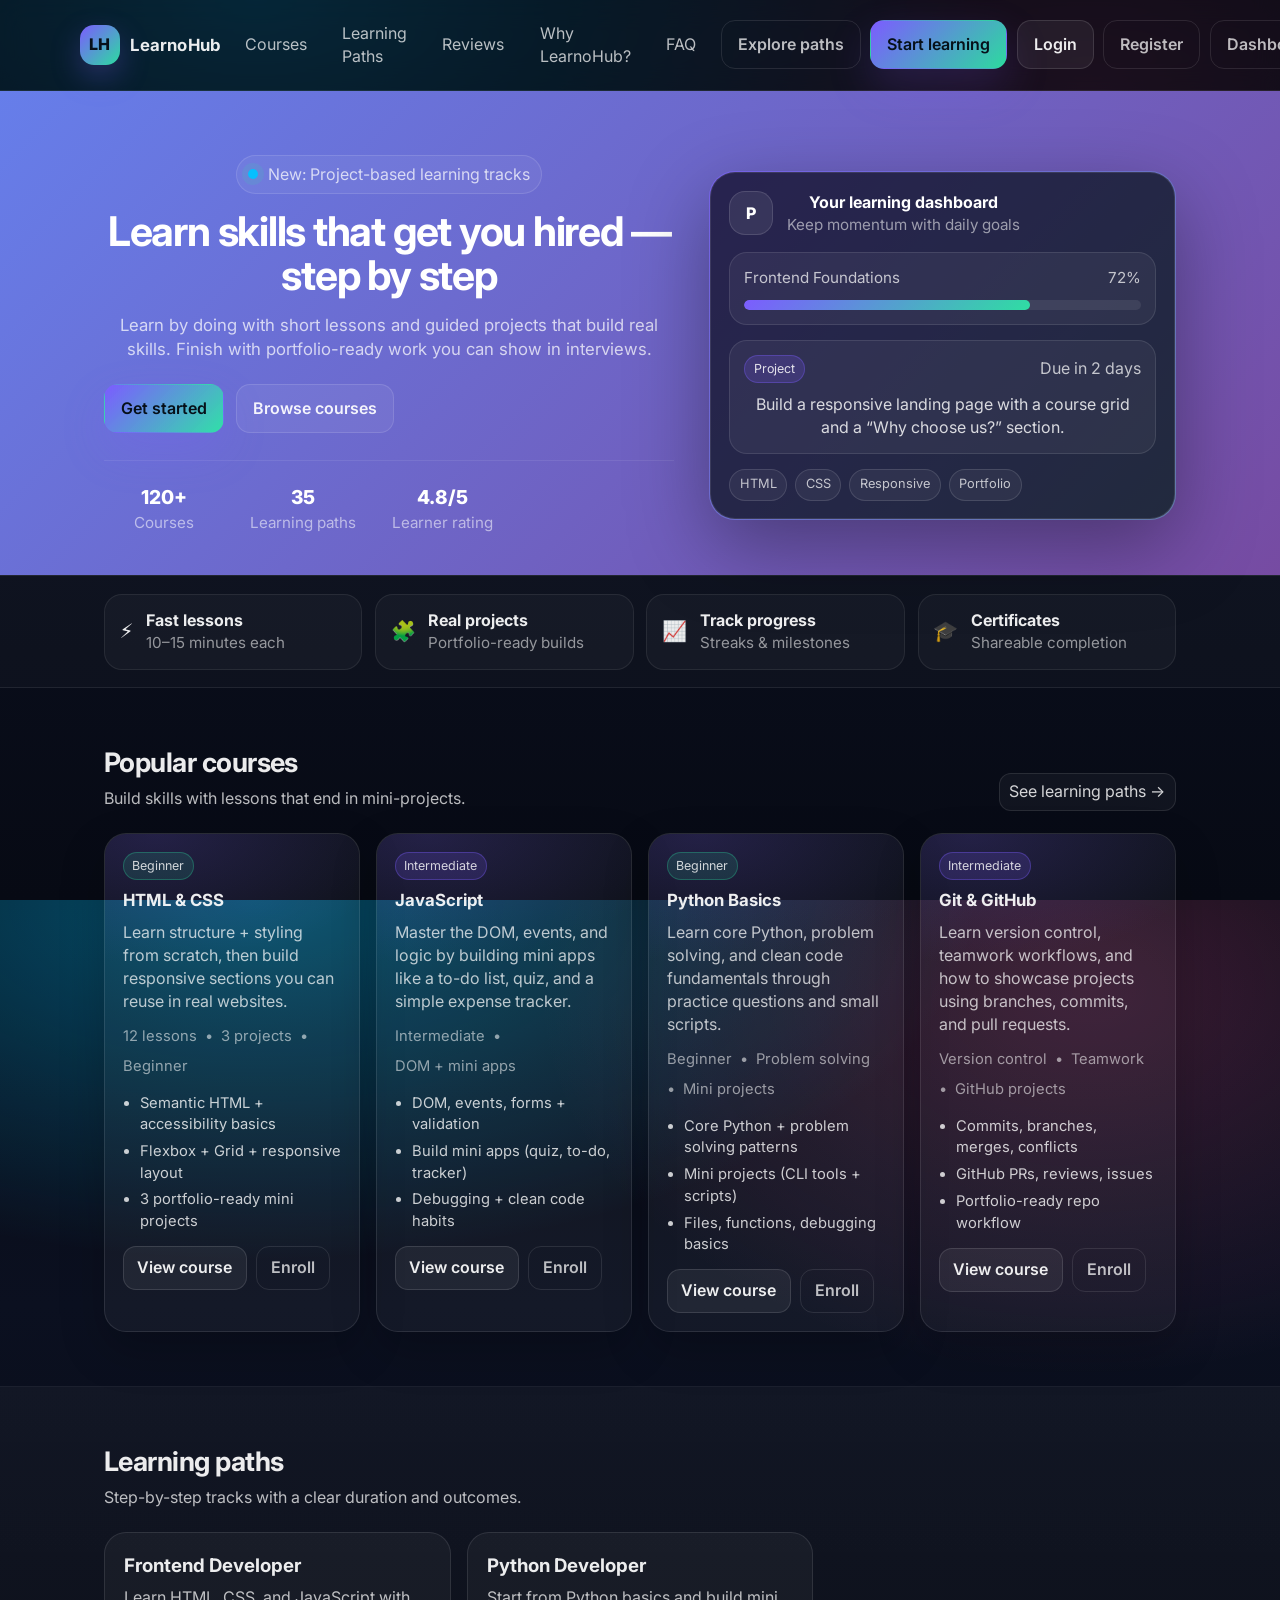
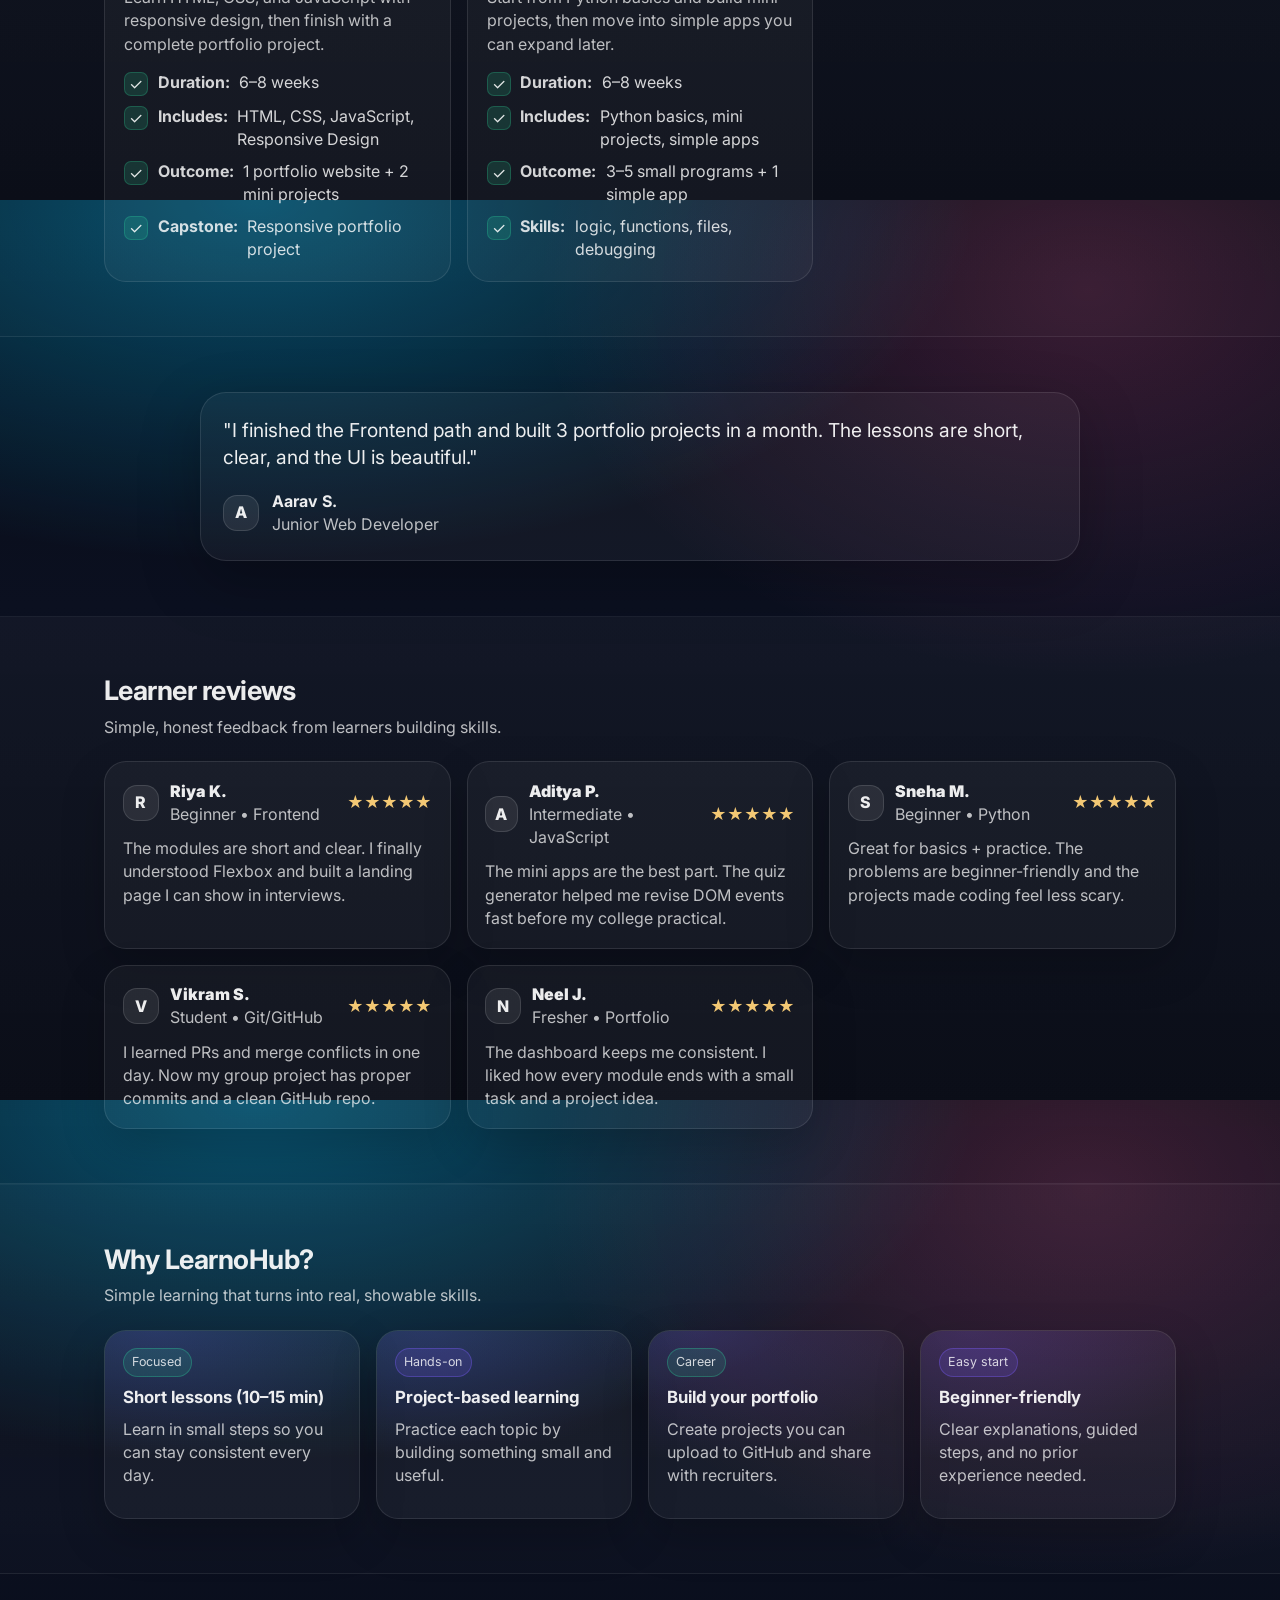
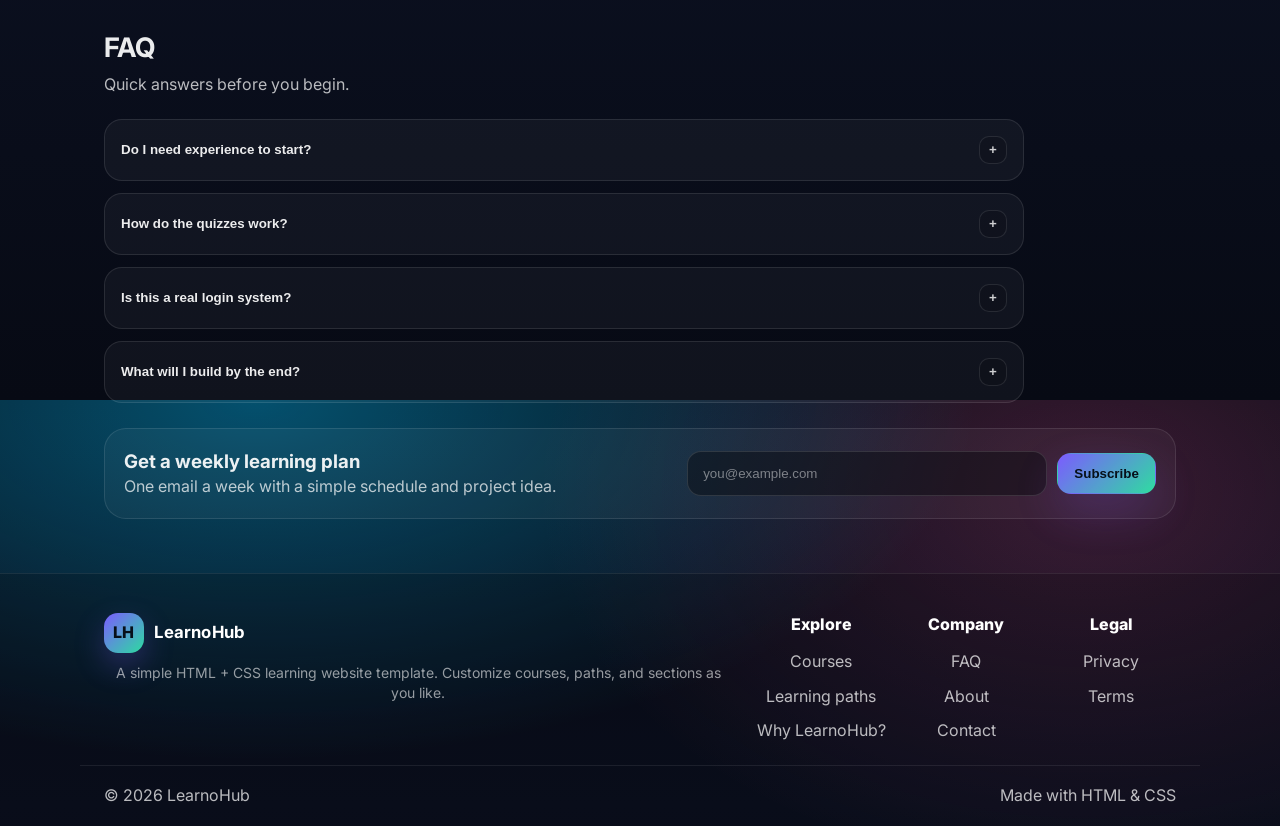
==== index.html @ 42ff2429 "Add files via upload" ====
﻿<!doctype html>
<html lang="en">
  <head>
    <meta charset="utf-8" />
    <meta name="viewport" content="width=device-width, initial-scale=1" />
    <meta name="description" content="LearnoHub — short lessons, real projects, and step-by-step learning paths." />
    <title>LearnoHub — Learning Website</title>
    <link rel="preconnect" href="https://fonts.googleapis.com" />
    <link rel="preconnect" href="https://fonts.gstatic.com" crossorigin />
    <link
      href="https://fonts.googleapis.com/css2?family=Inter:wght@400;500;600;700&display=swap"
      rel="stylesheet"
    />
    <link rel="stylesheet" href="./styles.css" />
  </head>
  <body>
    <a class="skip-link" href="#main">Skip to content</a>

    <header class="site-header">
      <div class="container header-inner">
        <a class="brand" href="#">
          <span class="brand-mark" aria-hidden="true">LH</span>
          <span class="brand-name">LearnoHub</span>
        </a>

        <nav class="nav" aria-label="Primary">
          <a href="./courses.html">Courses</a>
          <a href="#paths">Learning Paths</a>
          <a href="#reviews">Reviews</a>
          <a href="#why">Why LearnoHub?</a>
          <a href="#faq">FAQ</a>
        </nav>

        <div class="header-actions">
          <a class="btn btn-ghost" href="#paths">Explore paths</a>
          <a class="btn btn-primary" href="./courses.html">Start learning</a>
          <a class="btn btn-secondary" href="./login.html" data-auth="login">Login</a>
          <a class="btn btn-ghost" href="./register.html" data-auth="register">Register</a>
          <a class="btn btn-ghost" href="./dashboard.html" data-auth="dashboard" hidden>Dashboard</a>
          <button class="btn btn-ghost" type="button" data-auth="logout" hidden>Logout</button>
          <button class="menu-btn" type="button" aria-label="Open menu" aria-expanded="false">
            <span aria-hidden="true"></span>
          </button>
        </div>
      </div>

      <div class="mobile-nav" id="mobileNav" hidden>
        <a href="./courses.html">Courses</a>
        <a href="#paths">Learning Paths</a>
        <a href="#reviews">Reviews</a>
        <a href="#why">Why LearnoHub?</a>
        <a href="#faq">FAQ</a>
        <a href="./login.html" data-auth="login">Login</a>
        <a href="./register.html" data-auth="register">Register</a>
        <a href="./dashboard.html" data-auth="dashboard" hidden>Dashboard</a>
        <button class="mobile-btn" type="button" data-auth="logout" hidden>Logout</button>
      </div>
    </header>

    <main id="main">
      <section class="hero">
        <div class="container hero-grid">
          <div class="hero-copy">
            <p class="pill">
              <span class="dot" aria-hidden="true"></span> New: Project-based learning tracks
            </p>
            <h1>Learn skills that get you hired — step by step</h1>
            <p class="lead">
              Learn by doing with short lessons and guided projects that build real skills. Finish
              with portfolio-ready work you can show in interviews.
            </p>

            <div class="hero-cta">
              <a class="btn btn-primary" href="./courses.html">Get started</a>
              <a class="btn btn-secondary" href="./courses.html">Browse courses</a>
            </div>

            <div class="mini-stats" aria-label="Platform stats">
              <div class="stat">
                <div class="stat-value">120+</div>
                <div class="stat-label">Courses</div>
              </div>
              <div class="stat">
                <div class="stat-value">35</div>
                <div class="stat-label">Learning paths</div>
              </div>
              <div class="stat">
                <div class="stat-value">4.8/5</div>
                <div class="stat-label">Learner rating</div>
              </div>
            </div>
          </div>

          <div class="hero-card" role="img" aria-label="Course progress preview">
            <div class="glass">
              <div class="card-top">
                <div class="avatar" aria-hidden="true">P</div>
                <div class="card-top-text">
                  <div class="card-title">Your learning dashboard</div>
                  <div class="card-subtitle">Keep momentum with daily goals</div>
                </div>
              </div>

              <div class="progress">
                <div class="progress-row">
                  <span>Frontend Foundations</span>
                  <span class="muted">72%</span>
                </div>
                <div class="bar" aria-hidden="true">
                  <span style="width: 72%"></span>
                </div>
              </div>

              <div class="project">
                <div class="project-head">
                  <span class="tag">Project</span>
                  <span class="muted">Due in 2 days</span>
                </div>
                <div class="project-body">
                  Build a responsive landing page with a course grid and a “Why choose us?” section.
                </div>
              </div>

              <div class="chips" aria-hidden="true">
                <span>HTML</span>
                <span>CSS</span>
                <span>Responsive</span>
                <span>Portfolio</span>
              </div>
            </div>
          </div>
        </div>
      </section>

      <section class="strip">
        <div class="container strip-inner">
          <div class="strip-item">
            <div class="strip-ico" aria-hidden="true">⚡</div>
            <div>
              <div class="strip-title">Fast lessons</div>
              <div class="strip-desc">10–15 minutes each</div>
            </div>
          </div>
          <div class="strip-item">
            <div class="strip-ico" aria-hidden="true">🧩</div>
            <div>
              <div class="strip-title">Real projects</div>
              <div class="strip-desc">Portfolio-ready builds</div>
            </div>
          </div>
          <div class="strip-item">
            <div class="strip-ico" aria-hidden="true">📈</div>
            <div>
              <div class="strip-title">Track progress</div>
              <div class="strip-desc">Streaks & milestones</div>
            </div>
          </div>
          <div class="strip-item">
            <div class="strip-ico" aria-hidden="true">🎓</div>
            <div>
              <div class="strip-title">Certificates</div>
              <div class="strip-desc">Shareable completion</div>
            </div>
          </div>
        </div>
      </section>

      <section class="section" id="courses">
        <div class="container">
          <div class="section-head">
            <div>
              <h2>Popular courses</h2>
              <p class="muted">Build skills with lessons that end in mini-projects.</p>
            </div>
            <a class="link" href="#paths">See learning paths →</a>
          </div>

          <div class="grid cards">
            <article class="card">
              <div class="card-badge">Beginner</div>
              <h3>HTML &amp; CSS</h3>
              <p class="muted">
                Learn structure + styling from scratch, then build responsive sections you can reuse
                in real websites.
              </p>
              <div class="card-meta">
                <span>12 lessons</span><span>•</span><span>3 projects</span><span>•</span><span>Beginner</span>
              </div>
              <ul class="mini-list">
                <li>Semantic HTML + accessibility basics</li>
                <li>Flexbox + Grid + responsive layout</li>
                <li>3 portfolio-ready mini projects</li>
              </ul>
              <div class="card-actions">
                <a class="btn btn-small btn-secondary" href="./course-html-css.html">View course</a>
                <a class="btn btn-small btn-ghost" href="./register.html">Enroll</a>
              </div>
            </article>

            <article class="card">
              <div class="card-badge badge-alt">Intermediate</div>
              <h3>JavaScript</h3>
              <p class="muted">
                Master the DOM, events, and logic by building mini apps like a to-do list, quiz, and
                a simple expense tracker.
              </p>
              <div class="card-meta">
                <span>Intermediate</span><span>•</span><span>DOM + mini apps</span>
              </div>
              <ul class="mini-list">
                <li>DOM, events, forms + validation</li>
                <li>Build mini apps (quiz, to-do, tracker)</li>
                <li>Debugging + clean code habits</li>
              </ul>
              <div class="card-actions">
                <a class="btn btn-small btn-secondary" href="./course-javascript.html">View course</a>
                <a class="btn btn-small btn-ghost" href="./register.html">Enroll</a>
              </div>
            </article>

            <article class="card">
              <div class="card-badge">Beginner</div>
              <h3>Python Basics</h3>
              <p class="muted">
                Learn core Python, problem solving, and clean code fundamentals through practice
                questions and small scripts.
              </p>
              <div class="card-meta">
                <span>Beginner</span><span>•</span><span>Problem solving</span><span>•</span><span>Mini projects</span>
              </div>
              <ul class="mini-list">
                <li>Core Python + problem solving patterns</li>
                <li>Mini projects (CLI tools + scripts)</li>
                <li>Files, functions, debugging basics</li>
              </ul>
              <div class="card-actions">
                <a class="btn btn-small btn-secondary" href="./course-python.html">View course</a>
                <a class="btn btn-small btn-ghost" href="./register.html">Enroll</a>
              </div>
            </article>

            <article class="card">
              <div class="card-badge badge-alt">Intermediate</div>
              <h3>Git & GitHub</h3>
              <p class="muted">
                Learn version control, teamwork workflows, and how to showcase projects using
                branches, commits, and pull requests.
              </p>
              <div class="card-meta">
                <span>Version control</span><span>•</span><span>Teamwork</span><span>•</span><span>GitHub projects</span>
              </div>
              <ul class="mini-list">
                <li>Commits, branches, merges, conflicts</li>
                <li>GitHub PRs, reviews, issues</li>
                <li>Portfolio-ready repo workflow</li>
              </ul>
              <div class="card-actions">
                <a class="btn btn-small btn-secondary" href="./course-git-github.html">View course</a>
                <a class="btn btn-small btn-ghost" href="./register.html">Enroll</a>
              </div>
            </article>
          </div>
        </div>
      </section>

      <section class="section alt" id="paths">
        <div class="container">
          <div class="section-head">
            <div>
              <h2>Learning paths</h2>
              <p class="muted">Step-by-step tracks with a clear duration and outcomes.</p>
            </div>
          </div>

          <div class="paths">
            <div class="path">
              <h3>Frontend Developer</h3>
              <p class="muted">
                Learn HTML, CSS, and JavaScript with responsive design, then finish with a complete
                portfolio project.
              </p>
              <ul class="ticks">
                <li><strong>Duration:</strong> 6–8 weeks</li>
                <li><strong>Includes:</strong> HTML, CSS, JavaScript, Responsive Design</li>
                <li><strong>Outcome:</strong> 1 portfolio website + 2 mini projects</li>
                <li><strong>Capstone:</strong> Responsive portfolio project</li>
              </ul>
            </div>
            <div class="path">
              <h3>Python Developer</h3>
              <p class="muted">
                Start from Python basics and build mini projects, then move into simple apps you can
                expand later.
              </p>
              <ul class="ticks">
                <li><strong>Duration:</strong> 6–8 weeks</li>
                <li><strong>Includes:</strong> Python basics, mini projects, simple apps</li>
                <li><strong>Outcome:</strong> 3–5 small programs + 1 simple app</li>
                <li><strong>Skills:</strong> logic, functions, files, debugging</li>
              </ul>
            </div>
          </div>
        </div>
      </section>

      <section class="section" aria-label="Testimonials">
        <div class="container">
          <div class="quote">
            <p>
              "I finished the Frontend path and built 3 portfolio projects in a month. The lessons
              are short, clear, and the UI is beautiful."
            </p>
            <div class="quote-by">
              <div class="avatar small" aria-hidden="true">A</div>
              <div>
                <div class="quote-name">Aarav S.</div>
                <div class="muted">Junior Web Developer</div>
              </div>
            </div>
          </div>
        </div>
      </section>

      <section class="section alt" id="reviews" aria-label="Reviews">
        <div class="container">
          <div class="section-head">
            <div>
              <h2>Learner reviews</h2>
              <p class="muted">Simple, honest feedback from learners building skills.</p>
            </div>
          </div>

          <div class="reviews">
            <article class="review">
              <div class="review-top">
                <div class="avatar small" aria-hidden="true">R</div>
                <div>
                  <div class="review-name">Riya K.</div>
                  <div class="muted">Beginner • Frontend</div>
                </div>
                <div class="review-stars" aria-label="5 out of 5 stars">★★★★★</div>
              </div>
              <p class="muted">
                The modules are short and clear. I finally understood Flexbox and built a landing page
                I can show in interviews.
              </p>
            </article>

            <article class="review">
              <div class="review-top">
                <div class="avatar small" aria-hidden="true">A</div>
                <div>
                  <div class="review-name">Aditya P.</div>
                  <div class="muted">Intermediate • JavaScript</div>
                </div>
                <div class="review-stars" aria-label="5 out of 5 stars">★★★★★</div>
              </div>
              <p class="muted">
                The mini apps are the best part. The quiz generator helped me revise DOM events fast
                before my college practical.
              </p>
            </article>

            <article class="review">
              <div class="review-top">
                <div class="avatar small" aria-hidden="true">S</div>
                <div>
                  <div class="review-name">Sneha M.</div>
                  <div class="muted">Beginner • Python</div>
                </div>
                <div class="review-stars" aria-label="5 out of 5 stars">★★★★★</div>
              </div>
              <p class="muted">
                Great for basics + practice. The problems are beginner-friendly and the projects made
                coding feel less scary.
              </p>
            </article>

            <article class="review">
              <div class="review-top">
                <div class="avatar small" aria-hidden="true">V</div>
                <div>
                  <div class="review-name">Vikram S.</div>
                  <div class="muted">Student • Git/GitHub</div>
                </div>
                <div class="review-stars" aria-label="5 out of 5 stars">★★★★★</div>
              </div>
              <p class="muted">
                I learned PRs and merge conflicts in one day. Now my group project has proper commits
                and a clean GitHub repo.
              </p>
            </article>

            <article class="review">
              <div class="review-top">
                <div class="avatar small" aria-hidden="true">N</div>
                <div>
                  <div class="review-name">Neel J.</div>
                  <div class="muted">Fresher • Portfolio</div>
                </div>
                <div class="review-stars" aria-label="5 out of 5 stars">★★★★★</div>
              </div>
              <p class="muted">
                The dashboard keeps me consistent. I liked how every module ends with a small task
                and a project idea.
              </p>
            </article>
          </div>
        </div>
      </section>

      <section class="section alt" id="why">
        <div class="container">
          <div class="section-head">
            <div>
              <h2>Why LearnoHub?</h2>
              <p class="muted">Simple learning that turns into real, showable skills.</p>
            </div>
          </div>

          <div class="grid cards">
            <article class="card">
              <div class="card-badge">Focused</div>
              <h3>Short lessons (10–15 min)</h3>
              <p class="muted">Learn in small steps so you can stay consistent every day.</p>
            </article>
            <article class="card">
              <div class="card-badge badge-alt">Hands-on</div>
              <h3>Project-based learning</h3>
              <p class="muted">Practice each topic by building something small and useful.</p>
            </article>
            <article class="card">
              <div class="card-badge">Career</div>
              <h3>Build your portfolio</h3>
              <p class="muted">Create projects you can upload to GitHub and share with recruiters.</p>
            </article>
            <article class="card">
              <div class="card-badge badge-alt">Easy start</div>
              <h3>Beginner-friendly</h3>
              <p class="muted">Clear explanations, guided steps, and no prior experience needed.</p>
            </article>
          </div>
        </div>
      </section>

      <section class="section" id="faq">
        <div class="container">
          <div class="section-head">
            <div>
              <h2>FAQ</h2>
              <p class="muted">Quick answers before you begin.</p>
            </div>
          </div>

          <div class="faq2" data-accordion>
            <div class="faq2-item">
              <button class="faq2-q" type="button" aria-expanded="false">
                Do I need experience to start?
                <span class="faq2-ico" aria-hidden="true">+</span>
              </button>
              <div class="faq2-a" hidden>
                <p class="muted">
                  No. Start with the beginner courses. Each module has practice + a mini project so you
                  learn step by step.
                </p>
              </div>
            </div>

            <div class="faq2-item">
              <button class="faq2-q" type="button" aria-expanded="false">
                How do the quizzes work?
                <span class="faq2-ico" aria-hidden="true">+</span>
              </button>
              <div class="faq2-a" hidden>
                <p class="muted">
                  On every course page you can generate a short quiz. It picks random questions and shows
                  your score instantly.
                </p>
              </div>
            </div>

            <div class="faq2-item">
              <button class="faq2-q" type="button" aria-expanded="false">
                Is this a real login system?
                <span class="faq2-ico" aria-hidden="true">+</span>
              </button>
              <div class="faq2-a" hidden>
                <p class="muted">
                  This is a demo login using browser storage (no backend). It’s perfect for college
                  projects and easy to explain in viva.
                </p>
              </div>
            </div>

            <div class="faq2-item">
              <button class="faq2-q" type="button" aria-expanded="false">
                What will I build by the end?
                <span class="faq2-ico" aria-hidden="true">+</span>
              </button>
              <div class="faq2-a" hidden>
                <p class="muted">
                  You’ll build small apps (JS), scripts (Python), and a portfolio website you can upload
                  to GitHub and share.
                </p>
              </div>
            </div>
          </div>

          <div class="newsletter">
            <div>
              <h3>Get a weekly learning plan</h3>
              <p class="muted">One email a week with a simple schedule and project idea.</p>
            </div>
            <form class="news-form" action="#" method="get">
              <label class="sr-only" for="email">Email</label>
              <input id="email" name="email" type="email" placeholder="you@example.com" required />
              <button class="btn btn-primary" type="submit">Subscribe</button>
            </form>
          </div>
        </div>
      </section>
    </main>

    <footer class="footer">
      <div class="container footer-grid">
        <div>
          <div class="brand foot-brand">
            <span class="brand-mark" aria-hidden="true">LH</span>
            <span class="brand-name">LearnoHub</span>
          </div>
          <p class="muted">
            A simple HTML + CSS learning website template. Customize courses, paths, and sections as
            you like.
          </p>
        </div>

        <div class="foot-links" aria-label="Footer links">
          <div>
            <div class="foot-title">Explore</div>
            <a href="#courses">Courses</a>
            <a href="#paths">Learning paths</a>
            <a href="#why">Why LearnoHub?</a>
          </div>
          <div>
            <div class="foot-title">Company</div>
            <a href="#faq">FAQ</a>
            <a href="#">About</a>
            <a href="#">Contact</a>
          </div>
          <div>
            <div class="foot-title">Legal</div>
            <a href="#">Privacy</a>
            <a href="#">Terms</a>
          </div>
        </div>
      </div>
      <div class="container foot-bottom">
        <span class="muted">© <span id="year">2026</span> LearnoHub</span>
        <span class="muted">Made with HTML & CSS</span>
      </div>
    </footer>

    <script src="./app.js" defer></script>
  </body>
</html>
---- styles.css ----
/* ============================================
   LearnoHub - Modern Learning Website CSS
   ============================================ */

/* --------- ROOT VARIABLES --------- */
:root {
    /* Colors */
    --primary-color: #6366f1;        /* Indigo */
    --primary-dark: #4f46e5;         /* Darker Indigo */
    --secondary-color: #f59e0b;      /* Amber */
    --bg-light: #f8fafc;             /* Light gray */
    --bg-white: #ffffff;             /* White */
    --text-dark: #1e293b;            /* Dark text */
    --text-gray: #64748b;            /* Gray text */
    --border-color: #e2e8f0;         /* Light border */

    /* Dark theme tokens used below */
    --container: 1120px;
    --text: rgba(255, 255, 255, 0.92);
    --muted: rgba(255, 255, 255, 0.72);
    --muted-2: rgba(255, 255, 255, 0.55);
    --radius: 22px;
    --shadow: 0 26px 80px rgba(0, 0, 0, 0.35);
    /* Accent glow colors (tweakable) */
    --glow-1: rgba(0, 195, 255, 0.38);   /* Cyan */
    --glow-2: rgba(255, 92, 163, 0.20);  /* Pink */
    --brand-2: rgba(0, 195, 255, 0.95);
    
    /* Spacing */
    --spacing-xs: 0.5rem;
    --spacing-sm: 1rem;
    --spacing-md: 1.5rem;
    --spacing-lg: 2rem;
    --spacing-xl: 3rem;
    --spacing-2xl: 4rem;
    
    /* Typography */
    --font-family: 'Segoe UI', Tahoma, Geneva, Verdana, sans-serif;
    --font-size-sm: 0.875rem;
    --font-size-base: 1rem;
    --font-size-lg: 1.125rem;
    --font-size-xl: 1.5rem;
    --font-size-2xl: 2rem;
    --font-size-3xl: 2.5rem;
    --font-size-4xl: 3rem;
    
    /* Border Radius */
    --radius-sm: 0.375rem;
    --radius-md: 0.5rem;
    --radius-lg: 0.75rem;
    --radius-xl: 1rem;
    
    /* Shadows */
    --shadow-sm: 0 1px 2px rgba(0, 0, 0, 0.05);
    --shadow-md: 0 4px 6px rgba(0, 0, 0, 0.1);
    --shadow-lg: 0 10px 15px rgba(0, 0, 0, 0.1);
    --shadow-xl: 0 20px 25px rgba(0, 0, 0, 0.1);
    
    /* Transitions */
    --transition: all 0.3s ease;
}

/* --------- RESET & BASE STYLES --------- */
* {
    margin: 0;
    padding: 0;
    box-sizing: border-box;
}

html {
    scroll-behavior: smooth;
    font-size: 16px;
}

body {
    font-family: var(--font-family);
    font-size: var(--font-size-base);
    line-height: 1.6;
    color: var(--text-dark);
    background-color: var(--bg-white);
}

/* --------- UTILITY CLASSES --------- */
.container {
    max-width: 1200px;
    margin: 0 auto;
    padding: 0 var(--spacing-md);
}

/* --------- HEADER / NAVBAR --------- */
.navbar {
    background-color: var(--bg-white);
    box-shadow: var(--shadow-sm);
    position: sticky;
    top: 0;
    z-index: 100;
}

.navbar-container {
    max-width: 1200px;
    margin: 0 auto;
    padding: var(--spacing-md);
    display: flex;
    justify-content: space-between;
    align-items: center;
}

.logo {
    font-size: var(--font-size-xl);
    font-weight: 700;
    color: var(--primary-color);
    text-decoration: none;
    letter-spacing: -0.5px;
}

.nav-menu {
    display: flex;
    gap: var(--spacing-xl);
    align-items: center;
}

.nav-link {
    text-decoration: none;
    color: var(--text-gray);
    font-weight: 500;
    transition: var(--transition);
}

.nav-link:hover {
    color: var(--primary-color);
}

.menu-toggle {
    display: none;
    background: none;
    border: none;
    font-size: var(--font-size-xl);
    cursor: pointer;
    color: var(--primary-color);
}

/* --------- HERO SECTION --------- */
.hero {
    background: linear-gradient(135deg, #667eea 0%, #764ba2 100%);
    color: white;
    padding: 6rem var(--spacing-md);
    text-align: center;
}

.hero-content {
    max-width: 800px;
    margin: 0 auto;
}

.hero-heading {
    font-size: var(--font-size-4xl);
    font-weight: 800;
    margin-bottom: var(--spacing-md);
    line-height: 1.2;
}

.hero-description {
    font-size: var(--font-size-lg);
    margin-bottom: var(--spacing-lg);
    opacity: 0.95;
    line-height: 1.8;
}

.cta-button {
    background-color: var(--secondary-color);
    color: white;
    border: none;
    padding: var(--spacing-md) var(--spacing-xl);
    font-size: var(--font-size-base);
    font-weight: 600;
    border-radius: var(--radius-lg);
    cursor: pointer;
    transition: var(--transition);
    box-shadow: var(--shadow-lg);
}

.cta-button:hover {
    background-color: #f59e0b;
    transform: translateY(-2px);
    box-shadow: var(--shadow-xl);
}

/* --------- SECTIONS GENERAL --------- */
.section-title {
    font-size: var(--font-size-3xl);
    font-weight: 700;
    text-align: center;
    margin-bottom: var(--spacing-xl);
    color: var(--text-dark);
}

section {
    padding: var(--spacing-2xl) var(--spacing-md);
}

/* --------- COURSES SECTION --------- */
.courses {
    background-color: var(--bg-light);
}

.courses-grid {
    display: grid;
    grid-template-columns: repeat(auto-fit, minmax(280px, 1fr));
    gap: var(--spacing-xl);
}

.course-card {
    background: white;
    border-radius: var(--radius-xl);
    padding: var(--spacing-lg);
    box-shadow: var(--shadow-md);
    transition: var(--transition);
    text-align: center;
}

.course-card:hover {
    transform: translateY(-8px);
    box-shadow: var(--shadow-xl);
}

.course-icon {
    font-size: 3rem;
    margin-bottom: var(--spacing-md);
    display: block;
}

.course-title {
    font-size: var(--font-size-lg);
    font-weight: 600;
    margin-bottom: var(--spacing-sm);
    color: var(--text-dark);
}

.course-description {
    font-size: var(--font-size-sm);
    color: var(--text-gray);
    margin-bottom: var(--spacing-md);
    line-height: 1.6;
}

.course-details {
    display: flex;
    justify-content: center;
    gap: var(--spacing-md);
    font-size: var(--font-size-sm);
}

.course-level {
    background-color: #dbeafe;
    color: #1e40af;
    padding: var(--spacing-xs) var(--spacing-sm);
    border-radius: var(--radius-md);
    font-weight: 500;
}

.course-duration {
    color: var(--text-gray);
}

/* --------- LEARNING PATHS SECTION --------- */
.learning-paths {
    background-color: white;
}

.paths-grid {
    display: grid;
    grid-template-columns: repeat(auto-fit, minmax(300px, 1fr));
    gap: var(--spacing-xl);
}

.path-card {
    background: var(--bg-light);
    border-radius: var(--radius-xl);
    padding: var(--spacing-lg);
    border-left: 4px solid var(--primary-color);
    transition: var(--transition);
}

.path-card:hover {
    box-shadow: var(--shadow-lg);
}

.path-title {
    font-size: var(--font-size-lg);
    font-weight: 600;
    margin-bottom: var(--spacing-sm);
    color: var(--text-dark);
}

.path-duration {
    color: var(--text-gray);
    font-size: var(--font-size-sm);
    margin-bottom: var(--spacing-md);
}

.skills-label {
    font-weight: 600;
    color: var(--text-dark);
    margin-bottom: var(--spacing-sm);
    font-size: var(--font-size-sm);
}

.skills-list {
    list-style: none;
    padding-left: 0;
}

.skills-list li {
    padding: var(--spacing-xs) 0;
    padding-left: var(--spacing-md);
    color: var(--text-gray);
    font-size: var(--font-size-sm);
    position: relative;
}

.skills-list li:before {
    content: "✓";
    position: absolute;
    left: 0;
    color: var(--secondary-color);
    font-weight: bold;
}

/* --------- FEATURES SECTION --------- */
.features {
    background-color: var(--bg-light);
}

.features-grid {
    display: grid;
    grid-template-columns: repeat(auto-fit, minmax(300px, 1fr));
    gap: var(--spacing-xl);
}

.feature-item {
    background: white;
    padding: var(--spacing-lg);
    border-radius: var(--radius-xl);
    text-align: center;
    transition: var(--transition);
    box-shadow: var(--shadow-sm);
}

.feature-item:hover {
    transform: translateY(-5px);
    box-shadow: var(--shadow-lg);
}

.feature-icon {
    font-size: 3rem;
    margin-bottom: var(--spacing-md);
    display: block;
}

.feature-title {
    font-size: var(--font-size-lg);
    font-weight: 600;
    margin-bottom: var(--spacing-sm);
    color: var(--text-dark);
}

.feature-description {
    color: var(--text-gray);
    font-size: var(--font-size-sm);
    line-height: 1.6;
}

/* --------- FAQ SECTION --------- */
.faq {
    background-color: white;
}

.faq-list {
    max-width: 700px;
    margin: 0 auto;
}

.faq-item {
    margin-bottom: var(--spacing-lg);
    border: 1px solid var(--border-color);
    border-radius: var(--radius-lg);
    overflow: hidden;
}

.faq-question {
    width: 100%;
    padding: var(--spacing-lg);
    background: var(--bg-light);
    border: none;
    text-align: left;
    font-size: var(--font-size-base);
    font-weight: 600;
    color: var(--text-dark);
    cursor: pointer;
    display: flex;
    justify-content: space-between;
    align-items: center;
    transition: var(--transition);
}

.faq-question:hover {
    background-color: #f1f5f9;
}

.faq-icon {
    font-size: var(--font-size-lg);
    font-weight: bold;
    transition: var(--transition);
}

.faq-item.open .faq-icon {
    transform: rotate(45deg);
}

.faq-answer {
    padding: var(--spacing-lg);
    background: white;
    display: none;
    border-top: 1px solid var(--border-color);
}

.faq-item.open .faq-answer {
    display: block;
}

.faq-answer p {
    color: var(--text-gray);
    line-height: 1.8;
}

/* --------- FOOTER --------- */
.footer {
    background-color: var(--text-dark);
    color: white;
    text-align: center;
    padding: var(--spacing-xl) var(--spacing-md);
}

.footer p {
    opacity: 0.8;
    font-size: var(--font-size-sm);
}

/* --------- MOBILE RESPONSIVE --------- */
@media (max-width: 768px) {
    /* Navbar Mobile */
    .nav-menu {
        display: none;
        position: absolute;
        top: 100%;
        left: 0;
        right: 0;
        background: white;
        flex-direction: column;
        padding: var(--spacing-lg);
        box-shadow: var(--shadow-md);
        gap: var(--spacing-md);
    }

    .nav-menu.open {
        display: flex;
    }

    .menu-toggle {
        display: block;
    }

    /* Hero Mobile */
    .hero {
        padding: 3rem var(--spacing-md);
    }

    .hero-heading {
        font-size: var(--font-size-2xl);
    }

    .hero-description {
        font-size: var(--font-size-base);
    }

    .cta-button {
        padding: var(--spacing-md) var(--spacing-lg);
    }

    /* Sections Mobile */
    section {
        padding: var(--spacing-xl) var(--spacing-md);
    }

    .section-title {
        font-size: var(--font-size-2xl);
    }

    /* Cards Mobile */
    .courses-grid,
    .paths-grid,
    .features-grid {
        grid-template-columns: 1fr;
    }

    /* FAQ Mobile */
    .faq-question {
        padding: var(--spacing-md);
        font-size: var(--font-size-sm);
    }

    .faq-answer {
        padding: var(--spacing-md);
    }

    /* Footer Mobile */
    .footer {
        padding: var(--spacing-lg) var(--spacing-md);
    }
}

@media (max-width: 480px) {
    /* Extra small screens */
    .logo {
        font-size: var(--font-size-lg);
    }

    .hero-heading {
        font-size: var(--font-size-xl);
    }

    .hero-description {
        font-size: var(--font-size-sm);
    }

    .section-title {
        font-size: var(--font-size-xl);
    }

    .course-card,
    .path-card,
    .feature-item {
        padding: var(--spacing-md);
    }

    .course-title,
    .path-title,
    .feature-title {
        font-size: var(--font-size-base);
    }

    .course-description,
    .feature-description {
        font-size: var(--font-size-sm);
    }
}

/* --------- ANIMATIONS --------- */
@keyframes fadeIn {
    from {
        opacity: 0;
        transform: translateY(20px);
    }
    to {
        opacity: 1;
        transform: translateY(0);
    }
}

.course-card,
.path-card,
.feature-item {
    animation: fadeIn 0.6s ease-out;
}

/* --------- PRINT STYLES --------- */
@media print {
    .navbar,
    .footer {
        display: none;
    }
}


*{box-sizing:border-box}
html,body{height:100%}
body{
  margin:0;
  font-family: Inter, system-ui, -apple-system, Segoe UI, Roboto, Arial, sans-serif;
  color: var(--text);
  background:
    radial-gradient(1200px 600px at 20% 0%, var(--glow-1), transparent 60%),
    radial-gradient(1000px 700px at 85% 10%, var(--glow-2), transparent 55%),
    linear-gradient(180deg, #070a14 0%, #0b1020 45%, #070a14 100%);
  line-height:1.45;
}

a{color:inherit; text-decoration:none}
img{max-width:100%; display:block}

.container{
  width:min(var(--container), calc(100% - 2rem));
  margin-inline:auto;
}

.skip-link{
  position:absolute;
  top:10px; left:10px;
  background:#fff;
  color:#111;
  padding:.6rem .8rem;
  border-radius:12px;
  transform: translateY(-160%);
  transition: transform .2s ease;
  z-index: 1000;
}
.skip-link:focus{transform: translateY(0)}

.site-header{
  position: sticky;
  top:0;
  z-index: 50;
  border-bottom: 1px solid rgba(255,255,255,.08);
  backdrop-filter: blur(14px);
  background: rgba(8,10,18,.58);
}
.header-inner{
  display:flex;
  align-items:center;
  justify-content:space-between;
  gap: 1rem;
  padding: .9rem 0;
}

.brand{
  display:flex;
  align-items:center;
  gap:.65rem;
  font-weight: 700;
  letter-spacing: .2px;
}
.brand-mark{
  width: 40px;
  height: 40px;
  display:grid;
  place-items:center;
  border-radius: 14px;
  background: linear-gradient(135deg, rgba(124,92,255,1), rgba(46,230,166,.95));
  box-shadow: 0 12px 30px rgba(124,92,255,.28);
  color: #07101a;
  font-weight: 800;
}
.brand-name{font-size: 1.05rem}

.nav{
  display:flex;
  gap: 1.1rem;
  align-items:center;
  color: var(--muted);
}
.nav a{
  padding:.45rem .55rem;
  border-radius: 12px;
  transition: background .2s ease, color .2s ease;
}
.nav a:hover{
  background: rgba(255,255,255,.07);
  color: var(--text);
}

.header-actions{
  display:flex;
  align-items:center;
  gap:.6rem;
}

.btn{
  display:inline-flex;
  align-items:center;
  justify-content:center;
  gap:.5rem;
  padding:.75rem 1rem;
  border-radius: 14px;
  border: 1px solid transparent;
  font-weight: 600;
  cursor:pointer;
  transition: transform .15s ease, background .2s ease, border-color .2s ease, color .2s ease;
  user-select:none;
  white-space:nowrap;
}
.btn:active{transform: translateY(1px)}
.btn-primary{
  background: linear-gradient(135deg, rgba(124,92,255,1), rgba(46,230,166,.95));
  color:#061019;
  box-shadow: 0 18px 45px rgba(124,92,255,.20);
}
.btn-primary:hover{filter: brightness(1.03)}
.btn-secondary{
  background: rgba(255,255,255,.06);
  border-color: rgba(255,255,255,.12);
  color: var(--text);
}
.btn-secondary:hover{background: rgba(255,255,255,.09)}
.btn-ghost{
  background: transparent;
  border-color: rgba(255,255,255,.10);
  color: var(--muted);
}
.btn-ghost:hover{
  background: rgba(255,255,255,.06);
  color: var(--text);
}
.btn-small{padding:.6rem .85rem; border-radius: 13px; font-weight: 600}

.menu-btn{
  display:none;
  width: 44px;
  height: 44px;
  border-radius: 14px;
  border: 1px solid rgba(255,255,255,.12);
  background: rgba(255,255,255,.05);
  cursor:pointer;
}
.menu-btn span{
  display:block;
  width: 18px;
  height: 2px;
  background: rgba(255,255,255,.85);
  margin: 0 auto;
  position:relative;
}
.menu-btn span::before,
.menu-btn span::after{
  content:"";
  position:absolute;
  left:0;
  width: 18px;
  height: 2px;
  background: rgba(255,255,255,.85);
}
.menu-btn span::before{top:-6px}
.menu-btn span::after{top:6px}

.mobile-nav{
  display:none;
  padding: .5rem 1rem 1rem;
  border-top: 1px solid rgba(255,255,255,.08);
}
.mobile-nav[hidden]{display:none !important}
.mobile-nav a{
  display:block;
  padding:.85rem .7rem;
  border-radius: 14px;
  color: var(--muted);
}
.mobile-nav a:hover{background: rgba(255,255,255,.06); color: var(--text)}

.hero{
  padding: 4rem 0 2.4rem;
}
.hero-grid{
  display:grid;
  grid-template-columns: 1.1fr .9fr;
  align-items:center;
  gap: 2.2rem;
}

.pill{
  display:inline-flex;
  align-items:center;
  gap:.6rem;
  padding:.45rem .7rem;
  border-radius: 999px;
  border: 1px solid rgba(255,255,255,.12);
  background: rgba(255,255,255,.05);
  color: var(--muted);
  margin: 0 0 1rem;
}
.dot{
  width: 10px;
  height: 10px;
  border-radius: 50%;
  background: var(--brand-2);
  box-shadow: 0 0 0 6px rgba(46,230,166,.12);
}

h1{
  font-size: clamp(2rem, 3.2vw, 3.25rem);
  line-height: 1.06;
  margin: 0 0 1rem;
  letter-spacing: -0.03em;
}
.lead{
  margin: 0 0 1.4rem;
  color: var(--muted);
  font-size: 1.05rem;
  max-width: 52ch;
}
.hero-cta{display:flex; gap:.75rem; flex-wrap:wrap}

.mini-stats{
  display:flex;
  gap: 1.2rem;
  margin-top: 1.7rem;
  padding-top: 1.2rem;
  border-top: 1px solid rgba(255,255,255,.08);
  flex-wrap: wrap;
}
.stat{
  padding:.2rem .3rem;
  min-width: 120px;
}
.stat-value{
  font-weight: 800;
  font-size: 1.2rem;
}
.stat-label{color: var(--muted-2); font-size: .95rem}

.hero-card{
  border-radius: 26px;
  padding: 1px;
  background: linear-gradient(135deg, rgba(124,92,255,.55), rgba(46,230,166,.28));
  box-shadow: var(--shadow);
}
.glass{
  border-radius: 25px;
  background: rgba(10,12,22,.72);
  border: 1px solid rgba(255,255,255,.10);
  padding: 1.1rem;
}
.card-top{
  display:flex;
  align-items:center;
  gap:.85rem;
  margin-bottom: 1rem;
}
.avatar{
  width: 44px;
  height: 44px;
  border-radius: 16px;
  display:grid;
  place-items:center;
  background: rgba(255,255,255,.08);
  border: 1px solid rgba(255,255,255,.12);
  font-weight: 800;
}
.avatar.small{width:36px;height:36px;border-radius:14px}
.card-title{font-weight:700}
.card-subtitle{color: var(--muted-2); font-size:.95rem}

.progress{
  background: rgba(255,255,255,.05);
  border: 1px solid rgba(255,255,255,.10);
  border-radius: 18px;
  padding: .9rem;
  margin-bottom: .9rem;
}
.progress-row{
  display:flex;
  justify-content:space-between;
  gap:1rem;
  color: var(--muted);
  font-size: .95rem;
  margin-bottom: .65rem;
}
.bar{
  height: 10px;
  border-radius: 999px;
  background: rgba(255,255,255,.08);
  overflow:hidden;
}
.bar span{
  display:block;
  height:100%;
  border-radius: 999px;
  background: linear-gradient(135deg, rgba(124,92,255,1), rgba(46,230,166,.95));
}

.project{
  background: rgba(255,255,255,.05);
  border: 1px solid rgba(255,255,255,.10);
  border-radius: 18px;
  padding: .9rem;
}
.project-head{
  display:flex;
  justify-content:space-between;
  gap:.7rem;
  align-items:center;
  margin-bottom:.6rem;
}
.tag{
  font-size: .78rem;
  padding:.25rem .55rem;
  border-radius: 999px;
  background: rgba(124,92,255,.20);
  border: 1px solid rgba(124,92,255,.35);
  color: rgba(255,255,255,.85);
}
.project-body{color: rgba(255,255,255,.82)}
.chips{
  display:flex;
  gap:.5rem;
  flex-wrap:wrap;
  margin-top: .9rem;
}
.chips span{
  font-size:.8rem;
  padding:.35rem .6rem;
  border-radius: 999px;
  border: 1px solid rgba(255,255,255,.12);
  background: rgba(255,255,255,.05);
  color: var(--muted);
}

.strip{
  padding: 1.1rem 0;
  border-top: 1px solid rgba(255,255,255,.08);
  border-bottom: 1px solid rgba(255,255,255,.08);
  background: rgba(255,255,255,.02);
}
.strip-inner{
  display:grid;
  grid-template-columns: repeat(4, 1fr);
  gap: .8rem;
}
.strip-item{
  display:flex;
  gap:.8rem;
  align-items:center;
  padding: .9rem;
  border: 1px solid rgba(255,255,255,.08);
  border-radius: 18px;
  background: rgba(255,255,255,.03);
}
.strip-ico{font-size: 1.25rem}
.strip-title{font-weight:700}
.strip-desc{color: var(--muted-2); font-size:.95rem}

.section{padding: 3.4rem 0}
.section.alt{
  background: linear-gradient(180deg, rgba(255,255,255,.03), rgba(255,255,255,.01));
  border-top: 1px solid rgba(255,255,255,.06);
  border-bottom: 1px solid rgba(255,255,255,.06);
}
.section-head{
  display:flex;
  justify-content:space-between;
  align-items:flex-end;
  gap: 1rem;
  margin-bottom: 1.4rem;
}
h2{
  margin:0 0 .35rem;
  font-size: clamp(1.45rem, 2.1vw, 2rem);
  letter-spacing: -0.02em;
}
.muted{color: var(--muted)}
.link{
  color: rgba(255,255,255,.82);
  padding:.4rem .6rem;
  border-radius: 12px;
  border: 1px solid rgba(255,255,255,.10);
  background: rgba(255,255,255,.04);
}
.link:hover{background: rgba(255,255,255,.07)}

.grid.cards{
  display:grid;
  grid-template-columns: repeat(4, 1fr);
  gap: 1rem;
}
.card{
  position:relative;
  padding: 1.1rem;
  border-radius: var(--radius);
  border: 1px solid rgba(255,255,255,.10);
  background: rgba(255,255,255,.04);
  box-shadow: 0 18px 45px rgba(0,0,0,.22);
  overflow:hidden;
}
.card::before{
  content:"";
  position:absolute;
  inset:-2px;
  background: radial-gradient(420px 220px at 20% 0%, rgba(124,92,255,.20), transparent 60%);
  opacity:.9;
  pointer-events:none;
}
.card > *{position:relative}
.card h3{margin:.55rem 0 .5rem; font-size: 1.05rem}
.card p{margin:0 0 .8rem}
.card-meta{
  display:flex;
  gap:.5rem;
  align-items:center;
  color: var(--muted-2);
  font-size:.92rem;
  margin-bottom: 1rem;
  flex-wrap:wrap;
}
.card-badge{
  display:inline-flex;
  padding:.25rem .55rem;
  border-radius: 999px;
  border: 1px solid rgba(46,230,166,.28);
  background: rgba(46,230,166,.12);
  color: rgba(255,255,255,.80);
  font-size:.78rem;
  width: fit-content;
}
.badge-alt{
  border-color: rgba(124,92,255,.35);
  background: rgba(124,92,255,.16);
}

/* Course details + quiz */
.course-more{
  margin-top: .75rem;
  border-radius: 18px;
  border: 1px solid rgba(255,255,255,.10);
  background: rgba(0,0,0,.10);
  overflow:hidden;
}
.course-more > summary{
  cursor:pointer;
  padding: .8rem .95rem;
  font-weight: 800;
  color: rgba(255,255,255,.90);
  list-style: none;
}
.course-more > summary::-webkit-details-marker{display:none}
.course-more > summary::after{
  content:"+";
  float:right;
  color: rgba(255,255,255,.70);
  font-weight: 900;
}
.course-more[open] > summary::after{content:"–"}
.course-more-body{
  padding: .95rem;
  border-top: 1px solid rgba(255,255,255,.08);
}
.course-cols{
  display:grid;
  grid-template-columns: 1fr 1fr;
  gap: .9rem;
  margin-bottom: .9rem;
}
.course-subhead{
  font-weight: 900;
  letter-spacing: .2px;
  margin-bottom: .45rem;
  color: rgba(255,255,255,.86);
  font-size: .95rem;
}
.mini-list{
  margin: 0;
  padding-left: 1.1rem;
  color: rgba(255,255,255,.78);
  display:grid;
  gap: .35rem;
  font-size: .92rem;
}

.quiz{
  padding: .95rem;
  border-radius: 18px;
  border: 1px solid rgba(255,255,255,.10);
  background: rgba(255,255,255,.03);
}
.quiz-title{font-weight: 900; margin-bottom: .35rem}
.quiz-q{color: rgba(255,255,255,.82); margin-bottom: .55rem}
.quiz-options{
  display:grid;
  gap: .5rem;
  margin-bottom: .7rem;
}
.quiz-options label{
  display:flex;
  gap: .55rem;
  align-items:flex-start;
  padding: .6rem .7rem;
  border-radius: 14px;
  border: 1px solid rgba(255,255,255,.10);
  background: rgba(255,255,255,.03);
}
.quiz-options input{margin-top: .18rem}
.quiz-result{
  margin-top: .6rem;
  font-weight: 800;
  color: rgba(255,255,255,.80);
}
.quiz-result[data-state="ok"]{color: rgba(46,230,166,.95)}
.quiz-result[data-state="bad"]{color: rgba(255,120,120,.95)}
.quiz-result[data-state="warn"]{color: rgba(255,210,120,.95)}

.card-actions{
  display:flex;
  gap:.6rem;
  flex-wrap:wrap;
  margin-top: .85rem;
}

/* Mobile nav logout button */
.mobile-btn{
  width: 100%;
  margin-top: .4rem;
  padding:.85rem .7rem;
  border-radius: 14px;
  border: 1px solid rgba(255,255,255,.12);
  background: rgba(255,255,255,.05);
  color: var(--muted);
  text-align:left;
  cursor:pointer;
}
.mobile-btn:hover{background: rgba(255,255,255,.08); color: var(--text)}

/* FAQ accordion (improved) */
.faq2{
  display:grid;
  gap:.75rem;
  max-width: 920px;
}
.faq2-item{
  border-radius: 18px;
  border: 1px solid rgba(255,255,255,.10);
  background: rgba(255,255,255,.04);
  overflow:hidden;
}
.faq2-q{
  width:100%;
  display:flex;
  align-items:center;
  justify-content:space-between;
  gap:1rem;
  padding: 1rem 1rem;
  background: transparent;
  border: 0;
  color: rgba(255,255,255,.92);
  font-weight: 900;
  cursor:pointer;
  text-align:left;
}
.faq2-ico{
  width: 28px;
  height: 28px;
  border-radius: 10px;
  display:grid;
  place-items:center;
  border: 1px solid rgba(255,255,255,.10);
  background: rgba(0,0,0,.10);
  color: rgba(255,255,255,.80);
  flex: 0 0 auto;
}
.faq2-q[aria-expanded="true"] .faq2-ico{transform: rotate(45deg)}
.faq2-a{
  padding: 0 1rem 1rem;
}

/* Reviews */
.reviews{
  display:grid;
  grid-template-columns: repeat(3, 1fr);
  gap: 1rem;
}
.review{
  border-radius: 22px;
  border: 1px solid rgba(255,255,255,.10);
  background: rgba(255,255,255,.04);
  padding: 1.1rem;
  box-shadow: 0 18px 45px rgba(0,0,0,.18);
}
.review-top{
  display:flex;
  align-items:center;
  gap:.7rem;
  justify-content:space-between;
  margin-bottom:.7rem;
}
.review-top > div:nth-child(2){
  flex:1 1 auto;
}
.review-name{font-weight:900}
.review-stars{color: rgba(255,210,120,.95); font-weight:900}

/* Auth pages */
.auth-wrap{display:grid; place-items:center}
.auth-card{
  width: min(520px, 100%);
  border-radius: 26px;
  border: 1px solid rgba(255,255,255,.10);
  background: rgba(255,255,255,.04);
  padding: 1.4rem;
  box-shadow: 0 26px 80px rgba(0,0,0,.22);
}
.auth-form{margin-top: 1rem; display:grid; gap: .9rem}
.field{display:grid; gap:.35rem}
.field span{color: rgba(255,255,255,.82); font-weight: 800; font-size: .95rem}
.field input{
  padding: .85rem .95rem;
  border-radius: 14px;
  border: 1px solid rgba(255,255,255,.12);
  background: rgba(7,10,14,.45);
  color: var(--text);
  outline: none;
}
.field input:focus{
  border-color: rgba(124,92,255,.45);
  box-shadow: 0 0 0 6px rgba(124,92,255,.12);
}
.form-row{display:flex; gap:.65rem; flex-wrap:wrap; margin-top: .2rem}
.form-msg{min-height: 1.2rem; color: rgba(255,180,180,.95); font-weight: 800}

/* Dashboard */
.dash-head{
  display:flex;
  justify-content:space-between;
  align-items:flex-end;
  gap: 1rem;
  flex-wrap:wrap;
  margin-bottom: 1rem;
}
.dash-grid{
  display:grid;
  grid-template-columns: 1.3fr .7fr;
  gap: 1rem;
}
.dash-panel{
  border-radius: 26px;
  border: 1px solid rgba(255,255,255,.10);
  background: rgba(255,255,255,.04);
  padding: 1.2rem;
  box-shadow: 0 20px 60px rgba(0,0,0,.18);
}
.dash-panel-title{font-weight: 900; margin-bottom: .8rem}
.dash-cards{display:grid; gap:.75rem}
.dash-card{
  display:block;
  padding: .95rem;
  border-radius: 18px;
  border: 1px solid rgba(255,255,255,.10);
  background: rgba(0,0,0,.10);
}
.dash-card:hover{background: rgba(255,255,255,.06)}
.dash-title{font-weight: 900; margin-bottom: .2rem}
.dash-actions{display:grid; gap:.6rem}
.dash-note{margin-top: .8rem}

/* Course pages */
.course-head{
  display:flex;
  justify-content:space-between;
  align-items:flex-start;
  gap: 1rem;
  flex-wrap:wrap;
  margin-bottom: 1rem;
}
.course-meta{display:flex; gap:.6rem; align-items:center; flex-wrap:wrap; margin-top: .6rem}
.pill2{
  display:inline-flex;
  padding:.25rem .6rem;
  border-radius: 999px;
  border: 1px solid rgba(46,230,166,.28);
  background: rgba(46,230,166,.12);
  color: rgba(255,255,255,.85);
  font-weight: 900;
  font-size: .85rem;
}
.pill2.alt{
  border-color: rgba(124,92,255,.35);
  background: rgba(124,92,255,.16);
}
.course-cta{display:grid; gap:.45rem; min-width: min(260px, 100%)}
.course-grid{
  display:grid;
  grid-template-columns: 1fr 1fr;
  gap: 1rem;
  margin-top: 1rem;
}
.panel{
  border-radius: 26px;
  border: 1px solid rgba(255,255,255,.10);
  background: rgba(255,255,255,.04);
  padding: 1.2rem;
  box-shadow: 0 20px 60px rgba(0,0,0,.16);
}
.module-list{
  margin: .8rem 0 0;
  padding-left: 1.1rem;
  display:grid;
  gap: .65rem;
  color: rgba(255,255,255,.80);
}
.module-title{font-weight: 900; color: rgba(255,255,255,.92)}
.resource-list{
  margin: .8rem 0 0;
  padding-left: 1.1rem;
  display:grid;
  gap: .55rem;
  color: rgba(255,255,255,.80);
}

.quizgen-head{
  display:flex;
  justify-content:space-between;
  align-items:flex-end;
  gap: 1rem;
  flex-wrap:wrap;
  margin-bottom: .8rem;
}
.quizgen-actions{display:flex; gap:.6rem; flex-wrap:wrap}
.quiz-score{font-weight: 900; margin: .25rem 0 .6rem; color: rgba(46,230,166,.95)}
.quiz-questions{display:grid; gap:.75rem}
.quiz-block{
  border-radius: 18px;
  border: 1px solid rgba(255,255,255,.10);
  background: rgba(0,0,0,.10);
  padding: .95rem;
}
.quiz-q2{margin-bottom: .55rem; color: rgba(255,255,255,.92)}
.quiz-opts{display:grid; gap:.5rem}
.quiz-opt{
  display:flex;
  gap:.55rem;
  align-items:flex-start;
  padding: .6rem .7rem;
  border-radius: 14px;
  border: 1px solid rgba(255,255,255,.10);
  background: rgba(255,255,255,.03);
}
.quiz-opt input{margin-top: .18rem}

.progress-wrap{
  border-radius: 22px;
  border: 1px solid rgba(255,255,255,.10);
  background: rgba(0,0,0,.10);
  padding: .95rem;
  margin-top: 1rem;
}
.progress-bar{
  height: 10px;
  border-radius: 999px;
  background: rgba(255,255,255,.08);
  overflow:hidden;
}
.progress-bar > span{
  display:block;
  height:100%;
  width: 0%;
  border-radius: 999px;
  background: linear-gradient(135deg, var(--brand-2), rgba(255,92,163,.95));
  transition: width .3s ease;
}
.progress-row2{
  display:flex;
  justify-content:space-between;
  gap: 1rem;
  align-items:baseline;
  flex-wrap:wrap;
  margin-top: .65rem;
}

.key-item{
  border-radius: 18px;
  border: 1px solid rgba(255,255,255,.10);
  background: rgba(255,255,255,.03);
  padding: .95rem;
}
.key-q{margin-bottom: .45rem; color: rgba(255,255,255,.92)}
.key-a{display:grid; gap:.35rem}
.key-label{color: rgba(255,255,255,.70); font-weight: 900}
.key-ok{color: rgba(46,230,166,.95); font-weight: 900}
.key-bad{color: rgba(255,120,120,.95); font-weight: 900}

.quiz-tools{
  display:flex;
  gap:.6rem;
  flex-wrap:wrap;
  align-items:center;
}
.select{
  padding: .7rem .85rem;
  border-radius: 14px;
  border: 1px solid rgba(255,255,255,.12);
  background: rgba(7,10,14,.45);
  color: var(--text);
  outline:none;
}

.paths{
  display:grid;
  grid-template-columns: repeat(3, 1fr);
  gap: 1rem;
}
.path{
  padding: 1.2rem;
  border-radius: var(--radius);
  border: 1px solid rgba(255,255,255,.10);
  background: rgba(255,255,255,.04);
}
.path h3{margin:0 0 .45rem}

.ticks{
  list-style:none;
  padding:0;
  margin: .95rem 0 0;
  display:grid;
  gap: .55rem;
}
.ticks li{
  display:flex;
  gap:.6rem;
  align-items:flex-start;
  color: rgba(255,255,255,.82);
}
.ticks li::before{
  content:"✓";
  width: 22px;
  height: 22px;
  display:grid;
  place-items:center;
  border-radius: 7px;
  background: rgba(46,230,166,.14);
  border: 1px solid rgba(46,230,166,.22);
  color: rgba(255,255,255,.88);
  flex: 0 0 auto;
  margin-top: 1px;
}

.quote{
  max-width: 880px;
  margin: 0 auto;
  padding: 1.5rem 1.4rem;
  border-radius: 26px;
  border: 1px solid rgba(255,255,255,.10);
  background: rgba(255,255,255,.04);
  box-shadow: 0 20px 60px rgba(0,0,0,.25);
}
.quote p{
  font-size: clamp(1.05rem, 1.5vw, 1.35rem);
  line-height: 1.45;
  margin:0 0 1.1rem;
}
.quote-by{display:flex; align-items:center; gap:.8rem}
.quote-name{font-weight:700}

.faq{
  display:grid;
  gap: .75rem;
  max-width: 860px;
}
details{
  border-radius: 18px;
  border: 1px solid rgba(255,255,255,.10);
  background: rgba(255,255,255,.04);
  padding: .2rem .95rem;
}
summary{
  cursor:pointer;
  padding: .9rem 0;
  font-weight: 700;
  color: rgba(255,255,255,.90);
}
details p{margin:.1rem 0 1rem}

.newsletter{
  margin-top: 1.6rem;
  padding: 1.2rem;
  border-radius: 22px;
  border: 1px solid rgba(255,255,255,.10);
  background: rgba(255,255,255,.04);
  display:flex;
  justify-content:space-between;
  align-items:center;
  gap: 1rem;
  flex-wrap:wrap;
}
.news-form{
  display:flex;
  gap:.65rem;
  align-items:center;
  flex-wrap:wrap;
}
input[type="email"]{
  width: min(360px, 76vw);
  padding: .85rem .95rem;
  border-radius: 14px;
  border: 1px solid rgba(255,255,255,.12);
  background: rgba(7,10,14,.45);
  color: var(--text);
  outline: none;
}
input[type="email"]::placeholder{color: rgba(255,255,255,.45)}
input[type="email"]:focus{
  border-color: rgba(124,92,255,.45);
  box-shadow: 0 0 0 6px rgba(124,92,255,.12);
}

.footer{
  padding: 2.4rem 0 1.2rem;
  border-top: 1px solid rgba(255,255,255,.08);
  background: rgba(0,0,0,.18);
}
.footer-grid{
  display:grid;
  grid-template-columns: 1.2fr .8fr;
  gap: 1.5rem;
}
.foot-brand{margin-bottom: .65rem}
.foot-links{
  display:grid;
  grid-template-columns: repeat(3, 1fr);
  gap: 1rem;
}
.foot-title{font-weight:800; margin-bottom: .55rem}
.foot-links a{
  display:block;
  color: var(--muted);
  padding:.35rem 0;
}
.foot-links a:hover{color: var(--text)}
.foot-bottom{
  display:flex;
  justify-content:space-between;
  align-items:center;
  gap:1rem;
  padding-top: 1.1rem;
  margin-top: 1.1rem;
  border-top: 1px solid rgba(255,255,255,.08);
  flex-wrap:wrap;
}

.sr-only{
  position:absolute;
  width:1px;
  height:1px;
  padding:0;
  margin:-1px;
  overflow:hidden;
  clip:rect(0,0,0,0);
  white-space:nowrap;
  border:0;
}

@media (max-width: 980px){
  .hero-grid{grid-template-columns: 1fr; gap: 1.3rem}
  .grid.cards{grid-template-columns: repeat(2, 1fr)}
  .strip-inner{grid-template-columns: repeat(2, 1fr)}
  .paths{grid-template-columns: 1fr}
  .footer-grid{grid-template-columns: 1fr}
  .course-cols{grid-template-columns: 1fr}
  .reviews{grid-template-columns: 1fr}
  .dash-grid{grid-template-columns: 1fr}
  .course-grid{grid-template-columns: 1fr}
}

@media (max-width: 720px){
  .nav{display:none}
  .menu-btn{display:inline-grid; place-items:center}
  .mobile-nav{display:block}
  .header-actions .btn-ghost{display:none}
  .hero{padding: 3rem 0 2rem}
  .grid.cards{grid-template-columns: 1fr}
}

@media (prefers-reduced-motion: reduce){
  *{scroll-behavior:auto !important; transition:none !important}
}
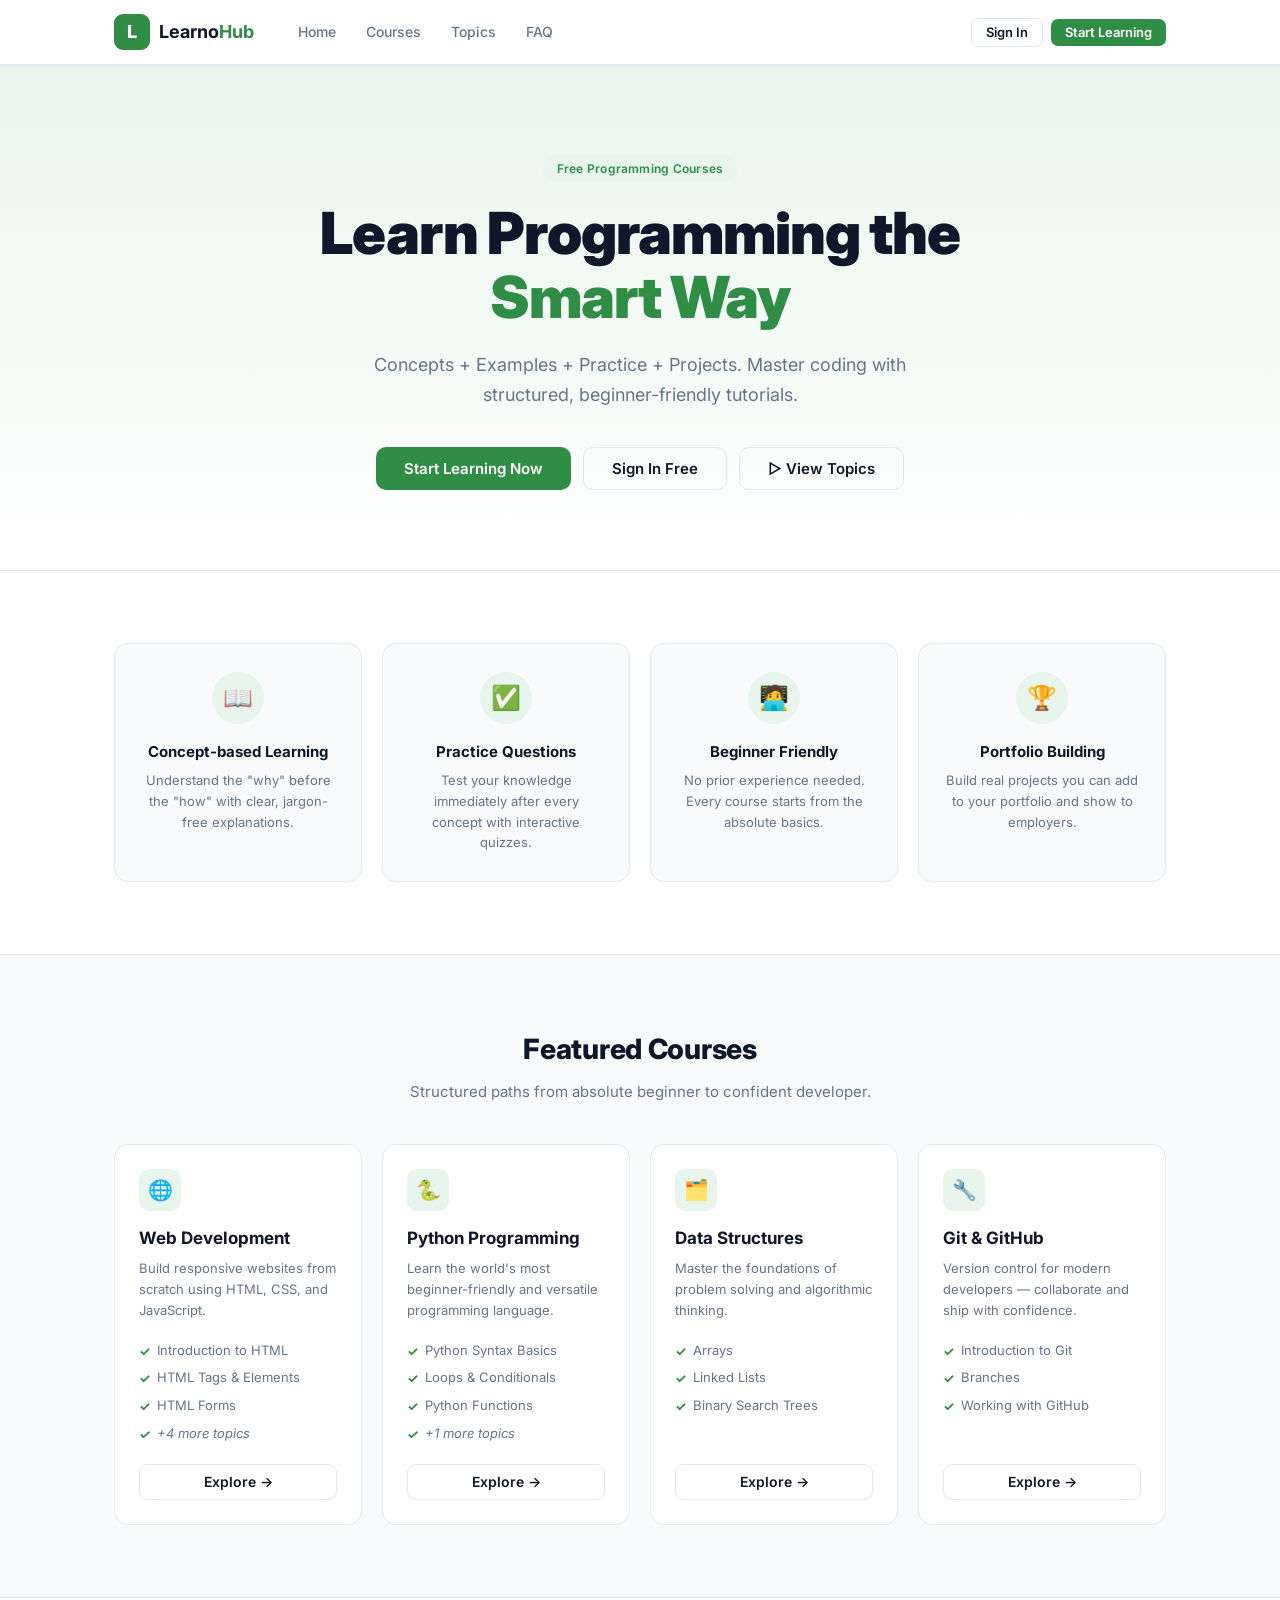
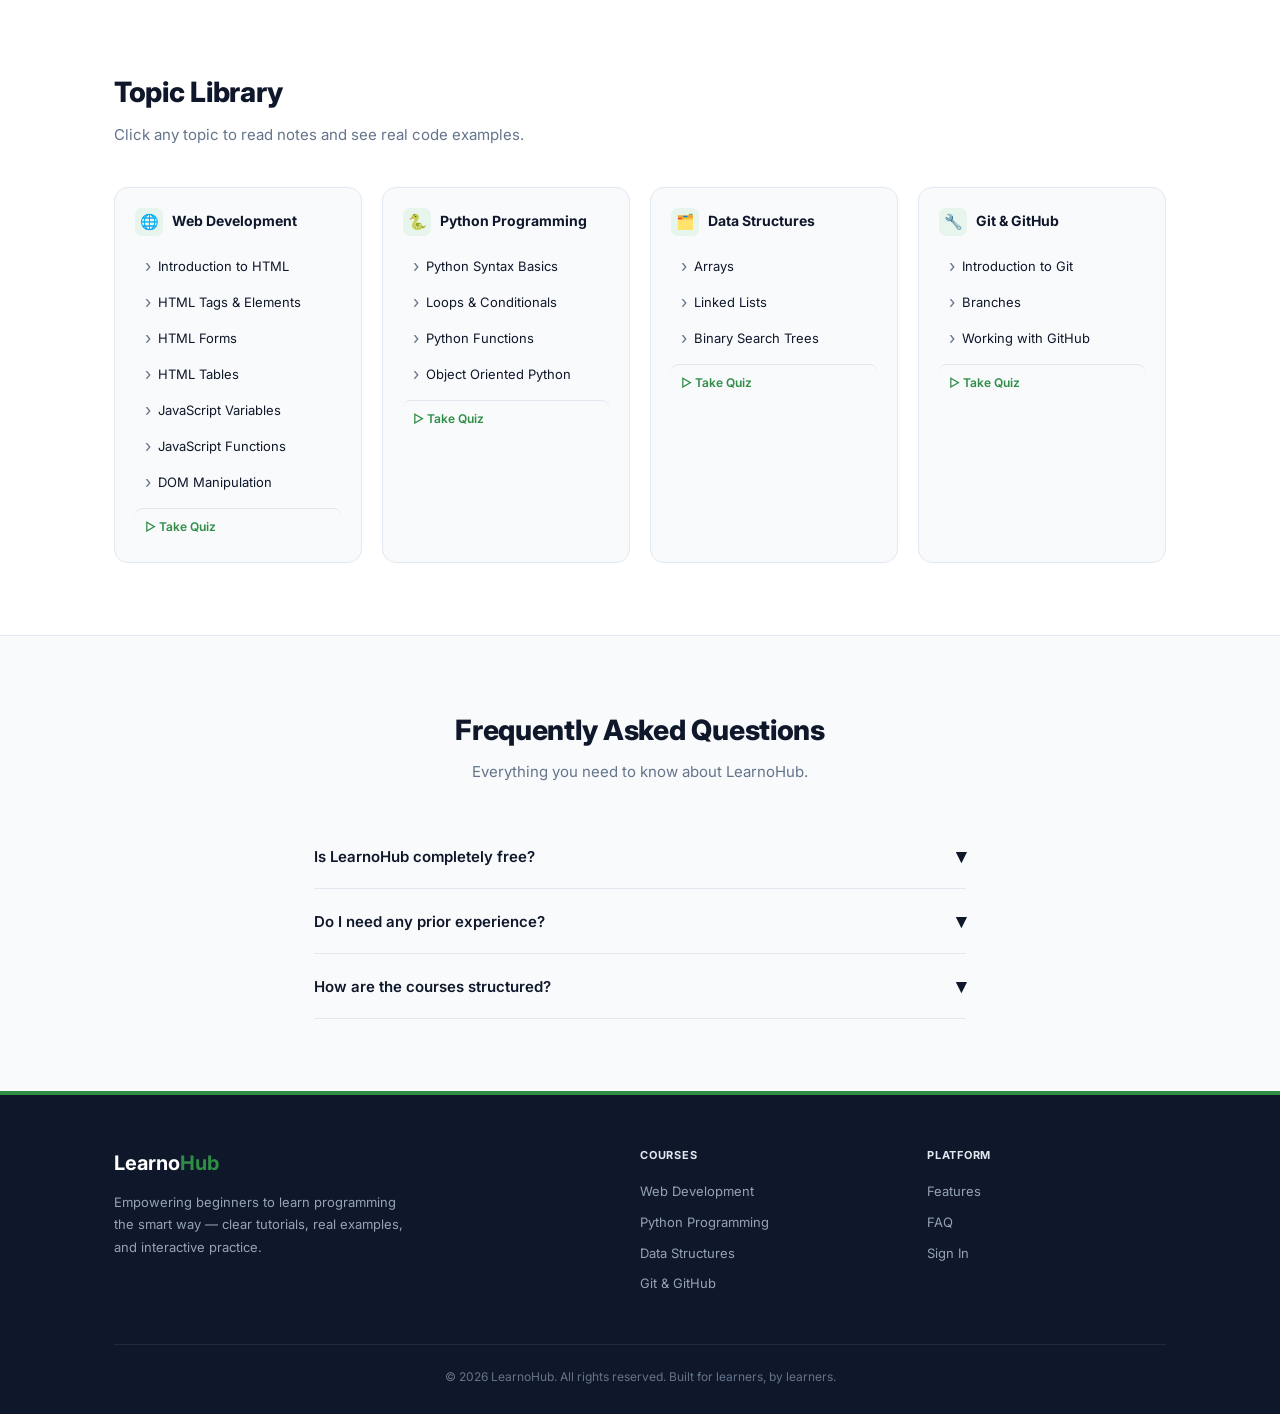
==== commit 42d432dc: "Update index.html" ====
--- a/index.html
+++ b/index.html
@@ -1,565 +1,1238 @@
-﻿<!doctype html>
+<!DOCTYPE html>
 <html lang="en">
-  <head>
-    <meta charset="utf-8" />
-    <meta name="viewport" content="width=device-width, initial-scale=1" />
-    <meta name="description" content="LearnoHub — short lessons, real projects, and step-by-step learning paths." />
-    <title>LearnoHub — Learning Website</title>
-    <link rel="preconnect" href="https://fonts.googleapis.com" />
-    <link rel="preconnect" href="https://fonts.gstatic.com" crossorigin />
-    <link
-      href="https://fonts.googleapis.com/css2?family=Inter:wght@400;500;600;700&display=swap"
-      rel="stylesheet"
-    />
-    <link rel="stylesheet" href="./styles.css" />
-  </head>
-  <body>
-    <a class="skip-link" href="#main">Skip to content</a>
-
-    <header class="site-header">
-      <div class="container header-inner">
-        <a class="brand" href="#">
-          <span class="brand-mark" aria-hidden="true">LH</span>
-          <span class="brand-name">LearnoHub</span>
-        </a>
-
-        <nav class="nav" aria-label="Primary">
-          <a href="./courses.html">Courses</a>
-          <a href="#paths">Learning Paths</a>
-          <a href="#reviews">Reviews</a>
-          <a href="#why">Why LearnoHub?</a>
-          <a href="#faq">FAQ</a>
-        </nav>
-
-        <div class="header-actions">
-          <a class="btn btn-ghost" href="#paths">Explore paths</a>
-          <a class="btn btn-primary" href="./courses.html">Start learning</a>
-          <a class="btn btn-secondary" href="./login.html" data-auth="login">Login</a>
-          <a class="btn btn-ghost" href="./register.html" data-auth="register">Register</a>
-          <a class="btn btn-ghost" href="./dashboard.html" data-auth="dashboard" hidden>Dashboard</a>
-          <button class="btn btn-ghost" type="button" data-auth="logout" hidden>Logout</button>
-          <button class="menu-btn" type="button" aria-label="Open menu" aria-expanded="false">
-            <span aria-hidden="true"></span>
-          </button>
+<head>
+  <meta charset="UTF-8" />
+  <meta name="viewport" content="width=device-width, initial-scale=1.0" />
+  <title>LearnoHub — Learn Programming the Smart Way</title>
+  <link rel="preconnect" href="https://fonts.googleapis.com">
+  <link rel="preconnect" href="https://fonts.gstatic.com" crossorigin>
+  <link href="https://fonts.googleapis.com/css2?family=Inter:wght@400;500;600;700;800;900&family=Fira+Code:wght@400;500&display=swap" rel="stylesheet">
+  <style>
+    /* ── Reset ── */
+    *, *::before, *::after { box-sizing: border-box; margin: 0; padding: 0; }
+    html { scroll-behavior: smooth; }
+
+    /* ── Variables ── */
+    :root {
+      --green:       #2f8d46;
+      --green-dark:  #1e6330;
+      --green-light: #e8f5ec;
+      --green-mid:   #c6e8cf;
+      --white:       #ffffff;
+      --bg:          #f8fafc;
+      --border:      #e2e8f0;
+      --text:        #0f172a;
+      --muted:       #64748b;
+      --card-bg:     #ffffff;
+      --code-bg:     #1e1e1e;
+      --code-head:   #2d2d2d;
+      --r:           12px;
+      --sh:          0 1px 3px rgba(0,0,0,.06), 0 1px 2px rgba(0,0,0,.04);
+      --sh-md:       0 4px 16px rgba(0,0,0,.08), 0 1px 4px rgba(0,0,0,.04);
+      --sh-lg:       0 10px 40px rgba(0,0,0,.10);
+      --tr:          .2s ease;
+    }
+
+    body {
+      font-family: 'Inter', system-ui, sans-serif;
+      background: var(--bg);
+      color: var(--text);
+      line-height: 1.6;
+      font-size: 15px;
+      -webkit-font-smoothing: antialiased;
+    }
+
+    /* ── Utilities ── */
+    .hidden   { display: none !important; }
+    .con      { max-width: 1100px; margin: 0 auto; padding: 0 24px; }
+    .g        { color: var(--green); }
+    .badge    { display: inline-block; padding: 4px 14px; border-radius: 999px;
+                font-size: 12px; font-weight: 600; letter-spacing: .02em;
+                background: var(--green-light); color: var(--green); }
+
+    /* ═══════════════════════════════
+       NAVBAR
+    ═══════════════════════════════ */
+    nav {
+      position: sticky; top: 0; z-index: 200;
+      background: rgba(255,255,255,.95);
+      backdrop-filter: blur(10px);
+      border-bottom: 1px solid var(--border);
+      box-shadow: 0 1px 0 var(--border);
+      transition: box-shadow var(--tr);
+    }
+    nav.scrolled { box-shadow: var(--sh-md); }
+    .nav-in {
+      display: flex; align-items: center; height: 64px; gap: 32px;
+    }
+    .logo {
+      display: flex; align-items: center; gap: 9px;
+      cursor: pointer; flex-shrink: 0; text-decoration: none;
+    }
+    .logo-icon {
+      width: 36px; height: 36px; border-radius: 9px;
+      background: var(--green); color: #fff;
+      font-weight: 800; font-size: 18px;
+      display: flex; align-items: center; justify-content: center;
+    }
+    .logo-name { font-weight: 700; font-size: 18px; color: var(--text); }
+    .logo-name span { color: var(--green); }
+
+    .nav-links {
+      display: flex; align-items: center; gap: 6px; flex: 1;
+    }
+    .nav-links a {
+      padding: 7px 12px; border-radius: 7px;
+      font-size: 14px; font-weight: 500; color: var(--muted);
+      cursor: pointer; transition: background var(--tr), color var(--tr);
+      text-decoration: none; white-space: nowrap;
+    }
+    .nav-links a:hover { background: var(--bg); color: var(--text); }
+
+    .nav-actions { display: flex; align-items: center; gap: 8px; flex-shrink: 0; }
+    #nav-welcome {
+      font-size: 13px; font-weight: 600; color: var(--green);
+      background: var(--green-light); padding: 5px 13px; border-radius: 999px;
+    }
+    #btn-logout {
+      font-size: 12px; font-weight: 500; color: var(--muted);
+      background: none; border: none; cursor: pointer; padding: 5px 8px;
+      border-radius: 6px; transition: color var(--tr), background var(--tr);
+    }
+    #btn-logout:hover { color: #ef4444; background: #fef2f2; }
+
+    .hamburger { display: none; background: none; border: none; cursor: pointer; padding: 6px; }
+    .hamburger span {
+      display: block; width: 22px; height: 2px;
+      background: var(--text); border-radius: 2px; margin: 5px 0;
+      transition: all .3s;
+    }
+    #mob-menu {
+      display: none; flex-direction: column; gap: 2px;
+      background: var(--white); border-top: 1px solid var(--border);
+      padding: 10px 16px 14px;
+    }
+    #mob-menu a {
+      padding: 10px 12px; border-radius: 8px;
+      font-size: 14px; font-weight: 500; color: var(--text);
+      cursor: pointer; transition: background var(--tr);
+    }
+    #mob-menu a:hover { background: var(--bg); }
+
+    /* ═══════════════════════════════
+       BUTTONS
+    ═══════════════════════════════ */
+    .btn {
+      display: inline-flex; align-items: center; gap: 7px;
+      padding: 10px 20px; border-radius: 9px;
+      font-family: 'Inter', sans-serif; font-size: 14px; font-weight: 600;
+      cursor: pointer; border: none; transition: all var(--tr);
+      white-space: nowrap; text-decoration: none; line-height: 1;
+    }
+    .btn-primary { background: var(--green); color: #fff; }
+    .btn-primary:hover { background: var(--green-dark); transform: translateY(-1px); box-shadow: 0 4px 12px rgba(47,141,70,.35); }
+    .btn-outline {
+      background: transparent; color: var(--text);
+      border: 1.5px solid var(--border);
+    }
+    .btn-outline:hover { border-color: var(--green); color: var(--green); background: var(--green-light); }
+    .btn-ghost { background: none; border: none; color: var(--muted); }
+    .btn-ghost:hover { color: var(--green); }
+    .btn-sm { padding: 7px 14px; font-size: 13px; border-radius: 7px; }
+    .btn-lg { padding: 13px 28px; font-size: 15px; border-radius: 10px; }
+
+    /* ═══════════════════════════════
+       PAGE: LOGIN
+    ═══════════════════════════════ */
+    #page-login {
+      min-height: calc(100vh - 64px);
+      display: flex; align-items: center; justify-content: center;
+      padding: 60px 24px;
+      background: linear-gradient(135deg, var(--green-light) 0%, var(--white) 60%);
+    }
+    .login-box {
+      width: 100%; max-width: 420px;
+      background: var(--white); border: 1px solid var(--border);
+      border-radius: 16px; box-shadow: var(--sh-lg);
+      padding: 44px 40px;
+    }
+    .login-icon-wrap {
+      width: 56px; height: 56px; border-radius: 14px;
+      background: var(--green-light); color: var(--green);
+      font-size: 26px; display: flex; align-items: center; justify-content: center;
+      margin: 0 auto 20px;
+    }
+    .login-box h2 { text-align: center; font-size: 22px; font-weight: 800; margin-bottom: 6px; }
+    .login-box .sub { text-align: center; color: var(--muted); font-size: 14px; margin-bottom: 28px; }
+    .field { margin-bottom: 16px; }
+    .field label { display: block; font-size: 13px; font-weight: 600; margin-bottom: 6px; }
+    .field input {
+      width: 100%; padding: 10px 14px;
+      border: 1.5px solid var(--border); border-radius: 8px;
+      font-family: 'Inter', sans-serif; font-size: 14px;
+      outline: none; transition: border var(--tr), box-shadow var(--tr);
+      background: var(--white); color: var(--text);
+    }
+    .field input:focus { border-color: var(--green); box-shadow: 0 0 0 3px rgba(47,141,70,.12); }
+    .field input.err-input { border-color: #ef4444; }
+    .field .err { color: #ef4444; font-size: 12px; margin-top: 4px; }
+    .login-note { text-align: center; font-size: 12px; color: var(--muted); margin-top: 16px; }
+
+    /* ═══════════════════════════════
+       PAGE: HOME — HERO
+    ═══════════════════════════════ */
+    #welcome-bar {
+      background: var(--green); color: #fff;
+      text-align: center; padding: 11px 20px;
+      font-size: 13px; font-weight: 600;
+    }
+
+    .hero {
+      padding: 90px 24px 80px;
+      background: linear-gradient(180deg, var(--green-light) 0%, var(--white) 100%);
+      border-bottom: 1px solid var(--border);
+      text-align: center;
+    }
+    .hero .badge { margin-bottom: 22px; }
+    .hero h1 {
+      font-size: clamp(30px, 6vw, 58px);
+      font-weight: 900; line-height: 1.1;
+      letter-spacing: -.02em; margin-bottom: 20px;
+    }
+    .hero p {
+      font-size: clamp(15px, 2vw, 18px); color: var(--muted);
+      max-width: 580px; margin: 0 auto 36px; line-height: 1.7;
+    }
+    .hero-btns { display: flex; gap: 12px; justify-content: center; flex-wrap: wrap; }
+
+    /* ═══════════════════════════════
+       SECTION SHELL
+    ═══════════════════════════════ */
+    .sec { padding: 72px 24px; }
+    .sec-title { font-size: 28px; font-weight: 800; margin-bottom: 8px; letter-spacing: -.01em; }
+    .sec-sub { color: var(--muted); font-size: 15px; margin-bottom: 40px; }
+
+    /* ═══════════════════════════════
+       FEATURES
+    ═══════════════════════════════ */
+    #sec-features { background: var(--white); border-bottom: 1px solid var(--border); }
+    .feat-grid { display: grid; grid-template-columns: repeat(auto-fit, minmax(220px, 1fr)); gap: 20px; }
+    .feat-card {
+      padding: 28px 24px; border-radius: 14px;
+      background: var(--bg); border: 1px solid var(--border);
+      text-align: center;
+      transition: transform var(--tr), box-shadow var(--tr), border-color var(--tr);
+    }
+    .feat-card:hover { transform: translateY(-4px); box-shadow: var(--sh-md); border-color: var(--green-mid); }
+    .feat-icon {
+      width: 52px; height: 52px; border-radius: 50%;
+      background: var(--green-light); color: var(--green);
+      font-size: 24px; display: flex; align-items: center; justify-content: center;
+      margin: 0 auto 16px;
+    }
+    .feat-card h3 { font-size: 15px; font-weight: 700; margin-bottom: 6px; }
+    .feat-card p  { font-size: 13px; color: var(--muted); line-height: 1.6; }
+
+    /* ═══════════════════════════════
+       COURSES
+    ═══════════════════════════════ */
+    #sec-courses { background: var(--bg); border-bottom: 1px solid var(--border); }
+    .courses-grid { display: grid; grid-template-columns: repeat(auto-fit, minmax(240px, 1fr)); gap: 20px; }
+    .course-card {
+      background: var(--white); border: 1.5px solid var(--border);
+      border-radius: 14px; padding: 24px;
+      display: flex; flex-direction: column;
+      transition: border-color var(--tr), box-shadow var(--tr), transform var(--tr);
+    }
+    .course-card:hover { border-color: var(--green); box-shadow: var(--sh-md); transform: translateY(-3px); }
+    .course-icon {
+      width: 42px; height: 42px; border-radius: 10px;
+      background: var(--green-light); color: var(--green);
+      font-size: 20px; display: flex; align-items: center; justify-content: center;
+      margin-bottom: 14px;
+    }
+    .course-card h3 { font-size: 17px; font-weight: 700; margin-bottom: 6px; }
+    .course-card .desc { font-size: 13px; color: var(--muted); margin-bottom: 16px; line-height: 1.6; }
+    .course-topics-ul { list-style: none; margin-bottom: 16px; flex: 1; }
+    .course-topics-ul li {
+      font-size: 13px; color: var(--muted); padding: 3px 0;
+      display: flex; align-items: flex-start; gap: 7px;
+    }
+    .course-topics-ul li::before {
+      content: "✓"; color: var(--green); font-weight: 700; flex-shrink: 0; margin-top: 1px;
+    }
+    .course-score-pill {
+      font-size: 11px; font-weight: 600; color: var(--green);
+      background: var(--green-light); padding: 3px 10px;
+      border-radius: 999px; margin-bottom: 14px; display: inline-block;
+    }
+
+    /* ═══════════════════════════════
+       TOPICS OVERVIEW
+    ═══════════════════════════════ */
+    #sec-topics { background: var(--white); border-bottom: 1px solid var(--border); }
+    .topics-grid { display: grid; grid-template-columns: repeat(auto-fit, minmax(230px, 1fr)); gap: 20px; }
+    .topic-col {
+      background: var(--bg); border: 1px solid var(--border);
+      border-radius: 14px; padding: 20px; overflow: hidden;
+    }
+    .topic-col-hd {
+      display: flex; align-items: center; gap: 9px;
+      font-weight: 700; font-size: 14px; margin-bottom: 12px;
+    }
+    .topic-col-icon {
+      width: 28px; height: 28px; border-radius: 7px;
+      background: var(--green-light); color: var(--green);
+      font-size: 15px; display: flex; align-items: center; justify-content: center;
+    }
+    .t-link {
+      display: flex; align-items: center; gap: 7px; width: 100%;
+      padding: 8px 10px; border-radius: 8px; border: none; background: none;
+      font-family: 'Inter', sans-serif; font-size: 13px; color: var(--text);
+      cursor: pointer; text-align: left; transition: background var(--tr), color var(--tr);
+    }
+    .t-link::before { content: "›"; color: var(--muted); font-size: 17px; }
+    .t-link:hover { background: var(--green-light); color: var(--green); }
+    .t-link:hover::before { color: var(--green); }
+    .q-link {
+      display: flex; align-items: center; gap: 7px; width: 100%;
+      margin-top: 8px; padding: 8px 10px; border-radius: 8px;
+      border: none; background: none; border-top: 1px solid var(--border);
+      font-family: 'Inter', sans-serif; font-size: 12px; font-weight: 600; color: var(--green);
+      cursor: pointer; padding-top: 10px; transition: background var(--tr);
+    }
+    .q-link:hover { background: var(--green-light); }
+
+    /* ═══════════════════════════════
+       FAQ
+    ═══════════════════════════════ */
+    #sec-faq { background: var(--bg); }
+    .faq-wrap { max-width: 700px; margin: 0 auto; }
+    .faq-item { border-bottom: 1px solid var(--border); }
+    .faq-q {
+      width: 100%; text-align: left; background: none; border: none;
+      padding: 20px 0; font-family: 'Inter', sans-serif; font-size: 15px; font-weight: 600;
+      color: var(--text); cursor: pointer;
+      display: flex; justify-content: space-between; align-items: center; gap: 16px;
+    }
+    .faq-q:hover { color: var(--green); }
+    .faq-q .arr { font-size: 20px; transition: transform .25s; flex-shrink: 0; }
+    .faq-q.open .arr { transform: rotate(180deg); }
+    .faq-a { font-size: 14px; color: var(--muted); padding-bottom: 18px; display: none; line-height: 1.7; }
+
+    /* ═══════════════════════════════
+       PAGE: COURSE
+    ═══════════════════════════════ */
+    .course-hero {
+      padding: 52px 24px 44px;
+      background: linear-gradient(180deg, var(--green-light) 0%, var(--white) 100%);
+      border-bottom: 1px solid var(--border);
+    }
+    .back-btn {
+      display: inline-flex; align-items: center; gap: 5px;
+      background: none; border: none; font-family: 'Inter', sans-serif;
+      font-size: 13px; color: var(--muted); cursor: pointer;
+      padding: 6px 0; margin-bottom: 18px;
+      transition: color var(--tr);
+    }
+    .back-btn:hover { color: var(--green); }
+    .course-hero h1 { font-size: clamp(24px, 4vw, 42px); font-weight: 900; letter-spacing: -.02em; margin: 10px 0 10px; }
+    .course-hero p  { color: var(--muted); font-size: 15px; max-width: 580px; margin-bottom: 26px; line-height: 1.7; }
+    .c-btns { display: flex; gap: 10px; flex-wrap: wrap; }
+
+    .topics-sec { padding: 44px 24px 60px; }
+    .topics-sec h2 { font-size: 20px; font-weight: 700; margin-bottom: 6px; }
+    .topics-sec .sub2 { color: var(--muted); font-size: 13px; margin-bottom: 22px; }
+    .t-list { display: flex; flex-direction: column; gap: 10px; }
+    .t-row {
+      display: flex; align-items: center; justify-content: space-between;
+      padding: 18px 20px; background: var(--white);
+      border: 1.5px solid var(--border); border-radius: 12px;
+      cursor: pointer; transition: all var(--tr);
+    }
+    .t-row:hover { border-color: var(--green); background: var(--green-light); transform: translateX(3px); }
+    .t-row-l { display: flex; align-items: center; gap: 14px; }
+    .t-num {
+      width: 36px; height: 36px; border-radius: 9px;
+      background: var(--green-light); color: var(--green);
+      font-weight: 700; font-size: 14px;
+      display: flex; align-items: center; justify-content: center; flex-shrink: 0;
+      transition: background var(--tr), color var(--tr);
+    }
+    .t-row:hover .t-num { background: var(--green); color: #fff; }
+    .t-row-info h4 { font-size: 14px; font-weight: 600; margin-bottom: 2px; }
+    .t-row-info p  { font-size: 12px; color: var(--muted); }
+    .t-arr { color: var(--muted); font-size: 22px; transition: transform var(--tr), color var(--tr); }
+    .t-row:hover .t-arr { transform: translateX(4px); color: var(--green); }
+
+    .quiz-cta {
+      margin-top: 32px; padding: 24px 28px; border-radius: 14px;
+      background: var(--green-light); border: 1px solid var(--green-mid);
+      display: flex; align-items: center; gap: 16px; flex-wrap: wrap;
+    }
+    .quiz-cta-txt h3 { font-size: 16px; font-weight: 700; margin-bottom: 3px; }
+    .quiz-cta-txt p  { font-size: 13px; color: #2e6b3e; }
+    .quiz-cta .btn { margin-left: auto; }
+
+    /* ═══════════════════════════════
+       PAGE: TOPIC / NOTES
+    ═══════════════════════════════ */
+    .topic-layout {
+      display: flex; gap: 28px; padding: 40px 24px;
+      max-width: 1100px; margin: 0 auto; align-items: flex-start;
+    }
+    .t-sidebar { width: 240px; flex-shrink: 0; position: sticky; top: 80px; }
+    .sidebar-box {
+      background: var(--white); border: 1px solid var(--border);
+      border-radius: 12px; padding: 16px; overflow: hidden;
+    }
+    .sb-label {
+      font-size: 11px; font-weight: 700; text-transform: uppercase;
+      letter-spacing: .07em; color: var(--muted); margin-bottom: 10px; padding: 0 6px;
+    }
+    .sb-item {
+      display: flex; align-items: center; gap: 7px; width: 100%;
+      padding: 9px 10px; border-radius: 8px; border: none; background: none;
+      font-family: 'Inter', sans-serif; font-size: 13px; color: var(--text);
+      cursor: pointer; text-align: left; transition: all var(--tr);
+    }
+    .sb-item:hover { background: var(--green-light); color: var(--green); }
+    .sb-item.active { background: var(--green-light); color: var(--green); font-weight: 600; }
+    .sb-item .dot { width: 6px; height: 6px; border-radius: 50%; background: var(--green); flex-shrink: 0; }
+    .sb-quiz {
+      display: flex; align-items: center; gap: 7px; width: 100%;
+      padding: 9px 10px; margin-top: 8px; padding-top: 12px;
+      border-top: 1px solid var(--border); border: none; background: none;
+      font-family: 'Inter', sans-serif; font-size: 13px; font-weight: 600; color: var(--green);
+      cursor: pointer; border-radius: 0 0 8px 8px;
+      transition: background var(--tr);
+    }
+    .sb-quiz:hover { background: var(--green-light); }
+
+    .notes-wrap { flex: 1; min-width: 0; }
+    .breadcrumb {
+      display: flex; align-items: center; gap: 6px;
+      font-size: 12px; color: var(--muted); margin-bottom: 18px;
+    }
+    .breadcrumb span { cursor: pointer; transition: color var(--tr); }
+    .breadcrumb span:hover { color: var(--green); }
+    .bc-sep { color: var(--border); user-select: none; }
+
+    .notes-card { background: var(--white); border: 1px solid var(--border); border-radius: 14px; overflow: hidden; box-shadow: var(--sh); }
+    .notes-hd { padding: 28px 32px; border-bottom: 1px solid var(--border); background: var(--bg); }
+    .notes-hd h1 { font-size: clamp(20px, 3vw, 30px); font-weight: 800; letter-spacing: -.01em; margin: 10px 0 8px; }
+    .notes-hd p { color: var(--muted); font-size: 14px; }
+    .notes-body { padding: 32px; }
+    .explanation { font-size: 15px; line-height: 1.8; color: var(--text); margin-bottom: 28px; }
+    .notes-body h3 { font-size: 17px; font-weight: 700; margin-bottom: 14px; }
+
+    .code-block { border-radius: 10px; overflow: hidden; border: 1px solid #2d2d2d; margin-bottom: 24px; }
+    .code-hd {
+      display: flex; align-items: center; justify-content: space-between;
+      padding: 10px 16px; background: var(--code-head);
+    }
+    .dots { display: flex; gap: 6px; }
+    .dots span { width: 12px; height: 12px; border-radius: 50%; }
+    .d1 { background: #ff5f56; }
+    .d2 { background: #ffbd2e; }
+    .d3 { background: #27c93f; }
+    .c-fname { font-size: 12px; color: #9ca3af; font-family: 'Fira Code', monospace; }
+    .code-block pre {
+      background: var(--code-bg); color: #d4d4d4;
+      padding: 22px; font-size: 13px; font-family: 'Fira Code', 'Courier New', monospace;
+      overflow-x: auto; line-height: 1.75; margin: 0;
+    }
+
+    .tip-box {
+      background: var(--green-light); border-left: 4px solid var(--green);
+      border-radius: 0 10px 10px 0; padding: 15px 18px; margin-bottom: 24px;
+    }
+    .tip-box strong { display: block; color: var(--green); font-size: 11px;
+      text-transform: uppercase; letter-spacing: .07em; margin-bottom: 5px; }
+    .tip-box p { font-size: 13px; color: #2e6b3e; line-height: 1.65; }
+
+    .notes-nav {
+      display: flex; justify-content: space-between; align-items: center;
+      padding: 20px 32px; border-top: 1px solid var(--border); gap: 12px; flex-wrap: wrap;
+    }
+    .nav-btn {
+      display: flex; align-items: center; gap: 6px; background: none; border: none;
+      cursor: pointer; font-family: 'Inter', sans-serif; font-size: 13px; color: var(--muted);
+      padding: 8px 12px; border-radius: 8px; transition: all var(--tr); text-align: left;
+    }
+    .nav-btn:hover { background: var(--green-light); color: var(--green); }
+    .nav-btn small { display: block; font-size: 11px; font-weight: 500; color: var(--muted); }
+
+    /* ═══════════════════════════════
+       PAGE: QUIZ
+    ═══════════════════════════════ */
+    #page-quiz { padding: 44px 24px 80px; max-width: 680px; margin: 0 auto; }
+    .quiz-hd { margin-bottom: 28px; }
+    .quiz-hd h1 { font-size: 26px; font-weight: 800; letter-spacing: -.01em; margin: 10px 0 6px; }
+    .quiz-hd p  { color: var(--muted); font-size: 14px; }
+
+    .prog-wrap { margin-bottom: 22px; }
+    .prog-info { display: flex; justify-content: space-between; font-size: 12px; color: var(--muted); margin-bottom: 8px; font-weight: 500; }
+    .prog-bar  { height: 6px; background: var(--border); border-radius: 999px; overflow: hidden; }
+    .prog-fill { height: 100%; background: var(--green); border-radius: 999px; transition: width .4s ease; }
+
+    .q-card { background: var(--white); border: 1px solid var(--border); border-radius: 14px; overflow: hidden; margin-bottom: 20px; box-shadow: var(--sh); }
+    .q-top { background: var(--bg); border-bottom: 1px solid var(--border); padding: 22px 26px; }
+    .q-top h2 { font-size: 16px; font-weight: 600; line-height: 1.5; }
+    .opts { padding: 20px 26px; display: flex; flex-direction: column; gap: 10px; }
+    .opt-btn {
+      display: flex; align-items: center; gap: 12px; width: 100%;
+      padding: 13px 16px; border-radius: 10px;
+      border: 1.5px solid var(--border); background: var(--white);
+      font-family: 'Inter', sans-serif; font-size: 14px; cursor: pointer;
+      transition: all var(--tr); text-align: left; line-height: 1.4;
+    }
+    .opt-btn:hover:not(.sel) { border-color: var(--green-mid); background: var(--green-light); }
+    .opt-btn.sel { border-color: var(--green); background: var(--green-light); color: var(--green); font-weight: 600; }
+    .opt-radio {
+      width: 20px; height: 20px; border-radius: 50%;
+      border: 2px solid var(--border); flex-shrink: 0;
+      display: flex; align-items: center; justify-content: center;
+      transition: all var(--tr);
+    }
+    .opt-btn.sel .opt-radio { border-color: var(--green); background: var(--green); }
+    .opt-btn.sel .opt-radio::after { content: ''; width: 8px; height: 8px; border-radius: 50%; background: #fff; }
+    .q-footer {
+      display: flex; justify-content: space-between; align-items: center;
+      padding: 16px 26px; border-top: 1px solid var(--border); gap: 10px;
+    }
+
+    .dot-nav { display: flex; gap: 8px; justify-content: center; flex-wrap: wrap; margin-bottom: 10px; }
+    .q-dot {
+      width: 32px; height: 32px; border-radius: 50%; border: none;
+      font-size: 12px; font-weight: 700; cursor: pointer; transition: all var(--tr);
+      font-family: 'Inter', sans-serif;
+      background: var(--border); color: var(--muted);
+    }
+    .q-dot.ans { background: var(--green-light); color: var(--green); }
+    .q-dot.cur { background: var(--green); color: #fff; }
+    .q-hint { text-align: center; font-size: 12px; color: var(--muted); margin-bottom: 18px; }
+
+    /* Result */
+    .result-box { background: var(--white); border: 1px solid var(--border); border-radius: 16px; padding: 48px 36px; text-align: center; box-shadow: var(--sh-md); }
+    .res-icon { font-size: 60px; margin-bottom: 16px; }
+    .result-box h2 { font-size: 28px; font-weight: 800; margin-bottom: 8px; }
+    .score-line { font-size: 17px; color: var(--muted); margin-bottom: 6px; }
+    .feed-line  { font-size: 14px; font-weight: 600; margin-bottom: 28px; }
+    .score-bar-w { height: 10px; background: var(--border); border-radius: 999px; overflow: hidden; margin-bottom: 36px; }
+    .score-bar-f { height: 100%; background: var(--green); border-radius: 999px; transition: width 1.1s ease; }
+    .review-list { text-align: left; display: flex; flex-direction: column; gap: 10px; margin-bottom: 28px; }
+    .r-item { padding: 13px 16px; border-radius: 10px; font-size: 13px; }
+    .r-item.ok  { background: #f0fdf4; border: 1px solid #86efac; }
+    .r-item.bad { background: #fff1f2; border: 1px solid #fca5a5; }
+    .r-item strong { display: block; color: var(--text); margin-bottom: 4px; font-weight: 600; }
+    .r-item .verd { font-weight: 600; }
+    .r-item.ok  .verd { color: #16a34a; }
+    .r-item.bad .verd { color: #dc2626; }
+    .res-btns { display: flex; gap: 12px; justify-content: center; flex-wrap: wrap; }
+
+    /* ═══════════════════════════════
+       FOOTER
+    ═══════════════════════════════ */
+    footer {
+      background: #0f172a; color: #cbd5e1;
+      padding: 52px 24px 28px;
+      border-top: 4px solid var(--green);
+    }
+    .ft-grid { display: grid; grid-template-columns: 2fr 1fr 1fr; gap: 48px; margin-bottom: 40px; }
+    .ft-brand .logo-name { color: #fff; font-size: 20px; }
+    .ft-brand p { font-size: 13px; color: #94a3b8; margin-top: 12px; max-width: 300px; line-height: 1.7; }
+    .ft-col h4 { font-size: 11px; font-weight: 700; text-transform: uppercase;
+      letter-spacing: .07em; color: #e2e8f0; margin-bottom: 16px; }
+    .ft-col a { display: block; font-size: 13px; color: #94a3b8;
+      cursor: pointer; margin-bottom: 10px; transition: color var(--tr); }
+    .ft-col a:hover { color: var(--green); }
+    .ft-bottom { border-top: 1px solid #1e293b; padding-top: 22px;
+      text-align: center; font-size: 12px; color: #64748b; }
+
+    /* ═══════════════════════════════
+       RESPONSIVE
+    ═══════════════════════════════ */
+    @media (max-width: 780px) {
+      .nav-links, .nav-actions { display: none; }
+      .hamburger { display: block; }
+      .ft-grid { grid-template-columns: 1fr; gap: 28px; }
+      .topic-layout { flex-direction: column; padding: 24px 16px; }
+      .t-sidebar { width: 100%; position: static; }
+      .quiz-cta .btn { margin-left: 0; width: 100%; justify-content: center; }
+      .login-box { padding: 32px 24px; }
+      .notes-hd, .notes-body, .notes-nav { padding: 20px; }
+    }
+    @media (max-width: 480px) {
+      .hero { padding: 60px 16px 52px; }
+      .sec  { padding: 52px 16px; }
+      .topics-sec, .course-hero { padding-left: 16px; padding-right: 16px; }
+    }
+  </style>
+</head>
+<body>
+
+<!-- ══════════ NAVBAR ══════════ -->
+<nav id="navbar">
+  <div class="con nav-in">
+    <div class="logo" onclick="goHome()">
+      <div class="logo-icon">L</div>
+      <div class="logo-name">Learno<span>Hub</span></div>
+    </div>
+    <div class="nav-links">
+      <a onclick="goHome()">Home</a>
+      <a onclick="goHome(); toSec('sec-courses')">Courses</a>
+      <a onclick="goHome(); toSec('sec-topics')">Topics</a>
+      <a onclick="goHome(); toSec('sec-faq')">FAQ</a>
+    </div>
+    <div class="nav-actions">
+      <span id="nav-welcome" class="hidden"></span>
+      <button id="btn-logout" class="hidden" onclick="logout()">↩ Logout</button>
+      <button id="btn-signin" class="btn btn-outline btn-sm" onclick="showPage('login')">Sign In</button>
+      <button class="btn btn-primary btn-sm" onclick="goHome(); toSec('sec-courses')">Start Learning</button>
+    </div>
+    <button class="hamburger" onclick="toggleMob()">
+      <span></span><span></span><span></span>
+    </button>
+  </div>
+  <div id="mob-menu">
+    <a onclick="goHome(); closeMob()">Home</a>
+    <a onclick="goHome(); toSec('sec-courses'); closeMob()">Courses</a>
+    <a onclick="goHome(); toSec('sec-topics'); closeMob()">Topics</a>
+    <a onclick="goHome(); toSec('sec-faq'); closeMob()">FAQ</a>
+    <a onclick="showPage('login'); closeMob()">Sign In</a>
+  </div>
+</nav>
+
+<!-- ══════════ PAGE: LOGIN ══════════ -->
+<div id="page-login" class="hidden">
+  <div style="background:linear-gradient(135deg,var(--green-light) 0%,var(--white) 60%); min-height:calc(100vh - 64px); display:flex; align-items:center; justify-content:center; padding:60px 24px;">
+    <div class="login-box">
+      <div class="login-icon-wrap">📚</div>
+      <h2>Join LearnoHub</h2>
+      <p class="sub">Enter your details to start learning for free.</p>
+      <div class="field">
+        <label for="f-name">Full Name</label>
+        <input type="text" id="f-name" placeholder="e.g. Alice Johnson" />
+        <div class="err hidden" id="e-name">Please enter your name.</div>
+      </div>
+      <div class="field">
+        <label for="f-email">Email Address</label>
+        <input type="email" id="f-email" placeholder="you@example.com" />
+        <div class="err hidden" id="e-email">Please enter a valid email.</div>
+      </div>
+      <button class="btn btn-primary btn-lg" style="width:100%;justify-content:center;" onclick="doLogin()">
+        Start Learning →
+      </button>
+      <p class="login-note">No password needed. We personalise your experience with your name.</p>
+    </div>
+  </div>
+</div>
+
+<!-- ══════════ PAGE: HOME ══════════ -->
+<div id="page-home">
+  <div id="welcome-bar" class="hidden"></div>
+
+  <!-- Hero -->
+  <section class="hero">
+    <div class="con" style="max-width:780px;">
+      <span class="badge" style="margin-bottom:20px;display:inline-block;">Free Programming Courses</span>
+      <h1>Learn Programming the <span class="g">Smart Way</span></h1>
+      <p>Concepts + Examples + Practice + Projects. Master coding with structured, beginner-friendly tutorials.</p>
+      <div class="hero-btns">
+        <button class="btn btn-primary btn-lg" onclick="toSec('sec-courses')">Start Learning Now</button>
+        <button class="btn btn-outline btn-lg" id="hero-login" onclick="showPage('login')">Sign In Free</button>
+        <button class="btn btn-outline btn-lg" onclick="toSec('sec-topics')">▷ View Topics</button>
+      </div>
+    </div>
+  </section>
+
+  <!-- Features -->
+  <section class="sec" id="sec-features">
+    <div class="con">
+      <div class="feat-grid">
+        <div class="feat-card">
+          <div class="feat-icon">📖</div>
+          <h3>Concept-based Learning</h3>
+          <p>Understand the "why" before the "how" with clear, jargon-free explanations.</p>
         </div>
-      </div>
-
-      <div class="mobile-nav" id="mobileNav" hidden>
-        <a href="./courses.html">Courses</a>
-        <a href="#paths">Learning Paths</a>
-        <a href="#reviews">Reviews</a>
-        <a href="#why">Why LearnoHub?</a>
-        <a href="#faq">FAQ</a>
-        <a href="./login.html" data-auth="login">Login</a>
-        <a href="./register.html" data-auth="register">Register</a>
-        <a href="./dashboard.html" data-auth="dashboard" hidden>Dashboard</a>
-        <button class="mobile-btn" type="button" data-auth="logout" hidden>Logout</button>
-      </div>
-    </header>
-
-    <main id="main">
-      <section class="hero">
-        <div class="container hero-grid">
-          <div class="hero-copy">
-            <p class="pill">
-              <span class="dot" aria-hidden="true"></span> New: Project-based learning tracks
-            </p>
-            <h1>Learn skills that get you hired — step by step</h1>
-            <p class="lead">
-              Learn by doing with short lessons and guided projects that build real skills. Finish
-              with portfolio-ready work you can show in interviews.
-            </p>
-
-            <div class="hero-cta">
-              <a class="btn btn-primary" href="./courses.html">Get started</a>
-              <a class="btn btn-secondary" href="./courses.html">Browse courses</a>
+        <div class="feat-card">
+          <div class="feat-icon">✅</div>
+          <h3>Practice Questions</h3>
+          <p>Test your knowledge immediately after every concept with interactive quizzes.</p>
+        </div>
+        <div class="feat-card">
+          <div class="feat-icon">🧑‍💻</div>
+          <h3>Beginner Friendly</h3>
+          <p>No prior experience needed. Every course starts from the absolute basics.</p>
+        </div>
+        <div class="feat-card">
+          <div class="feat-icon">🏆</div>
+          <h3>Portfolio Building</h3>
+          <p>Build real projects you can add to your portfolio and show to employers.</p>
+        </div>
+      </div>
+    </div>
+  </section>
+
+  <!-- Courses -->
+  <section class="sec" id="sec-courses">
+    <div class="con">
+      <div style="text-align:center; margin-bottom:40px;">
+        <h2 class="sec-title">Featured Courses</h2>
+        <p class="sec-sub">Structured paths from absolute beginner to confident developer.</p>
+      </div>
+      <div class="courses-grid" id="courses-grid"></div>
+    </div>
+  </section>
+
+  <!-- Topics -->
+  <section class="sec" id="sec-topics">
+    <div class="con">
+      <h2 class="sec-title">Topic Library</h2>
+      <p class="sec-sub">Click any topic to read notes and see real code examples.</p>
+      <div class="topics-grid" id="topics-grid"></div>
+    </div>
+  </section>
+
+  <!-- FAQ -->
+  <section class="sec" id="sec-faq">
+    <div class="con faq-wrap">
+      <div style="text-align:center; margin-bottom:40px;">
+        <h2 class="sec-title">Frequently Asked Questions</h2>
+        <p class="sec-sub">Everything you need to know about LearnoHub.</p>
+      </div>
+      <div id="faq-list"></div>
+    </div>
+  </section>
+</div>
+
+<!-- ══════════ PAGE: COURSE ══════════ -->
+<div id="page-course" class="hidden">
+  <div class="course-hero">
+    <div class="con">
+      <button class="back-btn" onclick="goHome()">← Back to Courses</button>
+      <span class="badge" id="c-badge"></span>
+      <h1 id="c-title"></h1>
+      <p id="c-desc"></p>
+      <div class="c-btns">
+        <button class="btn btn-primary" id="c-start-btn">📖 Start Learning</button>
+        <button class="btn btn-outline" id="c-quiz-btn">▷ Take Quiz</button>
+      </div>
+    </div>
+  </div>
+  <div class="topics-sec">
+    <div class="con">
+      <h2>Topics in this Course</h2>
+      <p class="sub2">Click any topic to read the notes and see code examples.</p>
+      <div class="t-list" id="c-topics-list"></div>
+      <div class="quiz-cta">
+        <div style="font-size:32px;">🎯</div>
+        <div class="quiz-cta-txt">
+          <h3>Ready to test yourself?</h3>
+          <p id="cta-txt"></p>
+        </div>
+        <button class="btn btn-primary" id="cta-btn">Start Quiz →</button>
+      </div>
+    </div>
+  </div>
+</div>
+
+<!-- ══════════ PAGE: TOPIC ══════════ -->
+<div id="page-topic" class="hidden">
+  <div class="topic-layout">
+    <aside class="t-sidebar">
+      <div class="sidebar-box">
+        <div class="sb-label" id="sb-course-name"></div>
+        <div id="sb-topics"></div>
+        <button class="sb-quiz" id="sb-quiz-btn">▷ Take the Quiz</button>
+      </div>
+    </aside>
+    <div class="notes-wrap">
+      <div class="breadcrumb">
+        <span onclick="goHome()">Home</span>
+        <span class="bc-sep">›</span>
+        <span id="bc-course"></span>
+        <span class="bc-sep">›</span>
+        <span id="bc-topic" style="color:var(--text);font-weight:600;cursor:default;"></span>
+      </div>
+      <div class="notes-card">
+        <div class="notes-hd">
+          <span class="badge" id="t-badge"></span>
+          <h1 id="t-title"></h1>
+          <p id="t-sub"></p>
+        </div>
+        <div class="notes-body">
+          <p class="explanation" id="t-exp"></p>
+          <h3>Example Code</h3>
+          <div class="code-block">
+            <div class="code-hd">
+              <div class="dots"><span class="d1"></span><span class="d2"></span><span class="d3"></span></div>
+              <span class="c-fname" id="code-fname"></span>
             </div>
-
-            <div class="mini-stats" aria-label="Platform stats">
-              <div class="stat">
-                <div class="stat-value">120+</div>
-                <div class="stat-label">Courses</div>
-              </div>
-              <div class="stat">
-                <div class="stat-value">35</div>
-                <div class="stat-label">Learning paths</div>
-              </div>
-              <div class="stat">
-                <div class="stat-value">4.8/5</div>
-                <div class="stat-label">Learner rating</div>
-              </div>
-            </div>
+            <pre id="code-pre"></pre>
           </div>
-
-          <div class="hero-card" role="img" aria-label="Course progress preview">
-            <div class="glass">
-              <div class="card-top">
-                <div class="avatar" aria-hidden="true">P</div>
-                <div class="card-top-text">
-                  <div class="card-title">Your learning dashboard</div>
-                  <div class="card-subtitle">Keep momentum with daily goals</div>
-                </div>
-              </div>
-
-              <div class="progress">
-                <div class="progress-row">
-                  <span>Frontend Foundations</span>
-                  <span class="muted">72%</span>
-                </div>
-                <div class="bar" aria-hidden="true">
-                  <span style="width: 72%"></span>
-                </div>
-              </div>
-
-              <div class="project">
-                <div class="project-head">
-                  <span class="tag">Project</span>
-                  <span class="muted">Due in 2 days</span>
-                </div>
-                <div class="project-body">
-                  Build a responsive landing page with a course grid and a “Why choose us?” section.
-                </div>
-              </div>
-
-              <div class="chips" aria-hidden="true">
-                <span>HTML</span>
-                <span>CSS</span>
-                <span>Responsive</span>
-                <span>Portfolio</span>
-              </div>
-            </div>
+          <div class="tip-box">
+            <strong>Pro Tip</strong>
+            <p id="t-tip"></p>
           </div>
         </div>
-      </section>
-
-      <section class="strip">
-        <div class="container strip-inner">
-          <div class="strip-item">
-            <div class="strip-ico" aria-hidden="true">⚡</div>
-            <div>
-              <div class="strip-title">Fast lessons</div>
-              <div class="strip-desc">10–15 minutes each</div>
-            </div>
-          </div>
-          <div class="strip-item">
-            <div class="strip-ico" aria-hidden="true">🧩</div>
-            <div>
-              <div class="strip-title">Real projects</div>
-              <div class="strip-desc">Portfolio-ready builds</div>
-            </div>
-          </div>
-          <div class="strip-item">
-            <div class="strip-ico" aria-hidden="true">📈</div>
-            <div>
-              <div class="strip-title">Track progress</div>
-              <div class="strip-desc">Streaks & milestones</div>
-            </div>
-          </div>
-          <div class="strip-item">
-            <div class="strip-ico" aria-hidden="true">🎓</div>
-            <div>
-              <div class="strip-title">Certificates</div>
-              <div class="strip-desc">Shareable completion</div>
-            </div>
-          </div>
+        <div class="notes-nav">
+          <button class="nav-btn" id="prev-btn"></button>
+          <button class="nav-btn" id="next-btn" style="text-align:right;margin-left:auto;"></button>
         </div>
-      </section>
-
-      <section class="section" id="courses">
-        <div class="container">
-          <div class="section-head">
-            <div>
-              <h2>Popular courses</h2>
-              <p class="muted">Build skills with lessons that end in mini-projects.</p>
-            </div>
-            <a class="link" href="#paths">See learning paths →</a>
-          </div>
-
-          <div class="grid cards">
-            <article class="card">
-              <div class="card-badge">Beginner</div>
-              <h3>HTML &amp; CSS</h3>
-              <p class="muted">
-                Learn structure + styling from scratch, then build responsive sections you can reuse
-                in real websites.
-              </p>
-              <div class="card-meta">
-                <span>12 lessons</span><span>•</span><span>3 projects</span><span>•</span><span>Beginner</span>
-              </div>
-              <ul class="mini-list">
-                <li>Semantic HTML + accessibility basics</li>
-                <li>Flexbox + Grid + responsive layout</li>
-                <li>3 portfolio-ready mini projects</li>
-              </ul>
-              <div class="card-actions">
-                <a class="btn btn-small btn-secondary" href="./course-html-css.html">View course</a>
-                <a class="btn btn-small btn-ghost" href="./register.html">Enroll</a>
-              </div>
-            </article>
-
-            <article class="card">
-              <div class="card-badge badge-alt">Intermediate</div>
-              <h3>JavaScript</h3>
-              <p class="muted">
-                Master the DOM, events, and logic by building mini apps like a to-do list, quiz, and
-                a simple expense tracker.
-              </p>
-              <div class="card-meta">
-                <span>Intermediate</span><span>•</span><span>DOM + mini apps</span>
-              </div>
-              <ul class="mini-list">
-                <li>DOM, events, forms + validation</li>
-                <li>Build mini apps (quiz, to-do, tracker)</li>
-                <li>Debugging + clean code habits</li>
-              </ul>
-              <div class="card-actions">
-                <a class="btn btn-small btn-secondary" href="./course-javascript.html">View course</a>
-                <a class="btn btn-small btn-ghost" href="./register.html">Enroll</a>
-              </div>
-            </article>
-
-            <article class="card">
-              <div class="card-badge">Beginner</div>
-              <h3>Python Basics</h3>
-              <p class="muted">
-                Learn core Python, problem solving, and clean code fundamentals through practice
-                questions and small scripts.
-              </p>
-              <div class="card-meta">
-                <span>Beginner</span><span>•</span><span>Problem solving</span><span>•</span><span>Mini projects</span>
-              </div>
-              <ul class="mini-list">
-                <li>Core Python + problem solving patterns</li>
-                <li>Mini projects (CLI tools + scripts)</li>
-                <li>Files, functions, debugging basics</li>
-              </ul>
-              <div class="card-actions">
-                <a class="btn btn-small btn-secondary" href="./course-python.html">View course</a>
-                <a class="btn btn-small btn-ghost" href="./register.html">Enroll</a>
-              </div>
-            </article>
-
-            <article class="card">
-              <div class="card-badge badge-alt">Intermediate</div>
-              <h3>Git & GitHub</h3>
-              <p class="muted">
-                Learn version control, teamwork workflows, and how to showcase projects using
-                branches, commits, and pull requests.
-              </p>
-              <div class="card-meta">
-                <span>Version control</span><span>•</span><span>Teamwork</span><span>•</span><span>GitHub projects</span>
-              </div>
-              <ul class="mini-list">
-                <li>Commits, branches, merges, conflicts</li>
-                <li>GitHub PRs, reviews, issues</li>
-                <li>Portfolio-ready repo workflow</li>
-              </ul>
-              <div class="card-actions">
-                <a class="btn btn-small btn-secondary" href="./course-git-github.html">View course</a>
-                <a class="btn btn-small btn-ghost" href="./register.html">Enroll</a>
-              </div>
-            </article>
-          </div>
-        </div>
-      </section>
-
-      <section class="section alt" id="paths">
-        <div class="container">
-          <div class="section-head">
-            <div>
-              <h2>Learning paths</h2>
-              <p class="muted">Step-by-step tracks with a clear duration and outcomes.</p>
-            </div>
-          </div>
-
-          <div class="paths">
-            <div class="path">
-              <h3>Frontend Developer</h3>
-              <p class="muted">
-                Learn HTML, CSS, and JavaScript with responsive design, then finish with a complete
-                portfolio project.
-              </p>
-              <ul class="ticks">
-                <li><strong>Duration:</strong> 6–8 weeks</li>
-                <li><strong>Includes:</strong> HTML, CSS, JavaScript, Responsive Design</li>
-                <li><strong>Outcome:</strong> 1 portfolio website + 2 mini projects</li>
-                <li><strong>Capstone:</strong> Responsive portfolio project</li>
-              </ul>
-            </div>
-            <div class="path">
-              <h3>Python Developer</h3>
-              <p class="muted">
-                Start from Python basics and build mini projects, then move into simple apps you can
-                expand later.
-              </p>
-              <ul class="ticks">
-                <li><strong>Duration:</strong> 6–8 weeks</li>
-                <li><strong>Includes:</strong> Python basics, mini projects, simple apps</li>
-                <li><strong>Outcome:</strong> 3–5 small programs + 1 simple app</li>
-                <li><strong>Skills:</strong> logic, functions, files, debugging</li>
-              </ul>
-            </div>
-          </div>
-        </div>
-      </section>
-
-      <section class="section" aria-label="Testimonials">
-        <div class="container">
-          <div class="quote">
-            <p>
-              "I finished the Frontend path and built 3 portfolio projects in a month. The lessons
-              are short, clear, and the UI is beautiful."
-            </p>
-            <div class="quote-by">
-              <div class="avatar small" aria-hidden="true">A</div>
-              <div>
-                <div class="quote-name">Aarav S.</div>
-                <div class="muted">Junior Web Developer</div>
-              </div>
-            </div>
-          </div>
-        </div>
-      </section>
-
-      <section class="section alt" id="reviews" aria-label="Reviews">
-        <div class="container">
-          <div class="section-head">
-            <div>
-              <h2>Learner reviews</h2>
-              <p class="muted">Simple, honest feedback from learners building skills.</p>
-            </div>
-          </div>
-
-          <div class="reviews">
-            <article class="review">
-              <div class="review-top">
-                <div class="avatar small" aria-hidden="true">R</div>
-                <div>
-                  <div class="review-name">Riya K.</div>
-                  <div class="muted">Beginner • Frontend</div>
-                </div>
-                <div class="review-stars" aria-label="5 out of 5 stars">★★★★★</div>
-              </div>
-              <p class="muted">
-                The modules are short and clear. I finally understood Flexbox and built a landing page
-                I can show in interviews.
-              </p>
-            </article>
-
-            <article class="review">
-              <div class="review-top">
-                <div class="avatar small" aria-hidden="true">A</div>
-                <div>
-                  <div class="review-name">Aditya P.</div>
-                  <div class="muted">Intermediate • JavaScript</div>
-                </div>
-                <div class="review-stars" aria-label="5 out of 5 stars">★★★★★</div>
-              </div>
-              <p class="muted">
-                The mini apps are the best part. The quiz generator helped me revise DOM events fast
-                before my college practical.
-              </p>
-            </article>
-
-            <article class="review">
-              <div class="review-top">
-                <div class="avatar small" aria-hidden="true">S</div>
-                <div>
-                  <div class="review-name">Sneha M.</div>
-                  <div class="muted">Beginner • Python</div>
-                </div>
-                <div class="review-stars" aria-label="5 out of 5 stars">★★★★★</div>
-              </div>
-              <p class="muted">
-                Great for basics + practice. The problems are beginner-friendly and the projects made
-                coding feel less scary.
-              </p>
-            </article>
-
-            <article class="review">
-              <div class="review-top">
-                <div class="avatar small" aria-hidden="true">V</div>
-                <div>
-                  <div class="review-name">Vikram S.</div>
-                  <div class="muted">Student • Git/GitHub</div>
-                </div>
-                <div class="review-stars" aria-label="5 out of 5 stars">★★★★★</div>
-              </div>
-              <p class="muted">
-                I learned PRs and merge conflicts in one day. Now my group project has proper commits
-                and a clean GitHub repo.
-              </p>
-            </article>
-
-            <article class="review">
-              <div class="review-top">
-                <div class="avatar small" aria-hidden="true">N</div>
-                <div>
-                  <div class="review-name">Neel J.</div>
-                  <div class="muted">Fresher • Portfolio</div>
-                </div>
-                <div class="review-stars" aria-label="5 out of 5 stars">★★★★★</div>
-              </div>
-              <p class="muted">
-                The dashboard keeps me consistent. I liked how every module ends with a small task
-                and a project idea.
-              </p>
-            </article>
-          </div>
-        </div>
-      </section>
-
-      <section class="section alt" id="why">
-        <div class="container">
-          <div class="section-head">
-            <div>
-              <h2>Why LearnoHub?</h2>
-              <p class="muted">Simple learning that turns into real, showable skills.</p>
-            </div>
-          </div>
-
-          <div class="grid cards">
-            <article class="card">
-              <div class="card-badge">Focused</div>
-              <h3>Short lessons (10–15 min)</h3>
-              <p class="muted">Learn in small steps so you can stay consistent every day.</p>
-            </article>
-            <article class="card">
-              <div class="card-badge badge-alt">Hands-on</div>
-              <h3>Project-based learning</h3>
-              <p class="muted">Practice each topic by building something small and useful.</p>
-            </article>
-            <article class="card">
-              <div class="card-badge">Career</div>
-              <h3>Build your portfolio</h3>
-              <p class="muted">Create projects you can upload to GitHub and share with recruiters.</p>
-            </article>
-            <article class="card">
-              <div class="card-badge badge-alt">Easy start</div>
-              <h3>Beginner-friendly</h3>
-              <p class="muted">Clear explanations, guided steps, and no prior experience needed.</p>
-            </article>
-          </div>
-        </div>
-      </section>
-
-      <section class="section" id="faq">
-        <div class="container">
-          <div class="section-head">
-            <div>
-              <h2>FAQ</h2>
-              <p class="muted">Quick answers before you begin.</p>
-            </div>
-          </div>
-
-          <div class="faq2" data-accordion>
-            <div class="faq2-item">
-              <button class="faq2-q" type="button" aria-expanded="false">
-                Do I need experience to start?
-                <span class="faq2-ico" aria-hidden="true">+</span>
-              </button>
-              <div class="faq2-a" hidden>
-                <p class="muted">
-                  No. Start with the beginner courses. Each module has practice + a mini project so you
-                  learn step by step.
-                </p>
-              </div>
-            </div>
-
-            <div class="faq2-item">
-              <button class="faq2-q" type="button" aria-expanded="false">
-                How do the quizzes work?
-                <span class="faq2-ico" aria-hidden="true">+</span>
-              </button>
-              <div class="faq2-a" hidden>
-                <p class="muted">
-                  On every course page you can generate a short quiz. It picks random questions and shows
-                  your score instantly.
-                </p>
-              </div>
-            </div>
-
-            <div class="faq2-item">
-              <button class="faq2-q" type="button" aria-expanded="false">
-                Is this a real login system?
-                <span class="faq2-ico" aria-hidden="true">+</span>
-              </button>
-              <div class="faq2-a" hidden>
-                <p class="muted">
-                  This is a demo login using browser storage (no backend). It’s perfect for college
-                  projects and easy to explain in viva.
-                </p>
-              </div>
-            </div>
-
-            <div class="faq2-item">
-              <button class="faq2-q" type="button" aria-expanded="false">
-                What will I build by the end?
-                <span class="faq2-ico" aria-hidden="true">+</span>
-              </button>
-              <div class="faq2-a" hidden>
-                <p class="muted">
-                  You’ll build small apps (JS), scripts (Python), and a portfolio website you can upload
-                  to GitHub and share.
-                </p>
-              </div>
-            </div>
-          </div>
-
-          <div class="newsletter">
-            <div>
-              <h3>Get a weekly learning plan</h3>
-              <p class="muted">One email a week with a simple schedule and project idea.</p>
-            </div>
-            <form class="news-form" action="#" method="get">
-              <label class="sr-only" for="email">Email</label>
-              <input id="email" name="email" type="email" placeholder="you@example.com" required />
-              <button class="btn btn-primary" type="submit">Subscribe</button>
-            </form>
-          </div>
-        </div>
-      </section>
-    </main>
-
-    <footer class="footer">
-      <div class="container footer-grid">
-        <div>
-          <div class="brand foot-brand">
-            <span class="brand-mark" aria-hidden="true">LH</span>
-            <span class="brand-name">LearnoHub</span>
-          </div>
-          <p class="muted">
-            A simple HTML + CSS learning website template. Customize courses, paths, and sections as
-            you like.
-          </p>
-        </div>
-
-        <div class="foot-links" aria-label="Footer links">
-          <div>
-            <div class="foot-title">Explore</div>
-            <a href="#courses">Courses</a>
-            <a href="#paths">Learning paths</a>
-            <a href="#why">Why LearnoHub?</a>
-          </div>
-          <div>
-            <div class="foot-title">Company</div>
-            <a href="#faq">FAQ</a>
-            <a href="#">About</a>
-            <a href="#">Contact</a>
-          </div>
-          <div>
-            <div class="foot-title">Legal</div>
-            <a href="#">Privacy</a>
-            <a href="#">Terms</a>
-          </div>
-        </div>
-      </div>
-      <div class="container foot-bottom">
-        <span class="muted">© <span id="year">2026</span> LearnoHub</span>
-        <span class="muted">Made with HTML & CSS</span>
-      </div>
-    </footer>
-
-    <script src="./app.js" defer></script>
-  </body>
+      </div>
+    </div>
+  </div>
+</div>
+
+<!-- ══════════ PAGE: QUIZ ══════════ -->
+<div id="page-quiz" class="hidden">
+  <div id="q-view">
+    <div class="quiz-hd">
+      <button class="back-btn" id="q-back">← Back to Course</button>
+      <span class="badge" id="q-badge"></span>
+      <h1>Test Your Knowledge</h1>
+      <p id="q-sub"></p>
+    </div>
+    <div class="prog-wrap">
+      <div class="prog-info">
+        <span id="q-counter"></span>
+        <span id="q-answered"></span>
+      </div>
+      <div class="prog-bar"><div class="prog-fill" id="prog-fill"></div></div>
+    </div>
+    <div class="dot-nav" id="dot-nav"></div>
+    <p class="q-hint" id="q-hint"></p>
+    <div class="q-card">
+      <div class="q-top"><h2 id="q-text"></h2></div>
+      <div class="opts" id="opts"></div>
+      <div class="q-footer">
+        <button class="btn btn-outline" id="q-prev" onclick="qPrev()">← Previous</button>
+        <button class="btn btn-primary" id="q-next" onclick="qNext()">Next →</button>
+      </div>
+    </div>
+  </div>
+  <div id="res-view" class="hidden">
+    <div class="result-box">
+      <div class="res-icon" id="res-icon"></div>
+      <h2>Quiz Completed!</h2>
+      <p class="score-line" id="res-score"></p>
+      <p class="feed-line" id="res-feed"></p>
+      <div class="score-bar-w"><div class="score-bar-f" id="score-bar" style="width:0"></div></div>
+      <div class="review-list" id="review-list"></div>
+      <div class="res-btns">
+        <button class="btn btn-outline" onclick="retakeQ()">↺ Retake Quiz</button>
+        <button class="btn btn-primary" id="res-back">📖 Back to Topics</button>
+      </div>
+    </div>
+  </div>
+</div>
+
+<!-- ══════════ FOOTER ══════════ -->
+<footer>
+  <div class="con">
+    <div class="ft-grid">
+      <div class="ft-brand">
+        <div class="logo-name">Learno<span style="color:var(--green)">Hub</span></div>
+        <p>Empowering beginners to learn programming the smart way — clear tutorials, real examples, and interactive practice.</p>
+      </div>
+      <div class="ft-col">
+        <h4>Courses</h4>
+        <div id="ft-courses"></div>
+      </div>
+      <div class="ft-col">
+        <h4>Platform</h4>
+        <a onclick="toSec('sec-features')">Features</a>
+        <a onclick="toSec('sec-faq')">FAQ</a>
+        <a onclick="showPage('login')">Sign In</a>
+      </div>
+    </div>
+    <div class="ft-bottom">© <span id="yr"></span> LearnoHub. All rights reserved. Built for learners, by learners.</div>
+  </div>
+</footer>
+
+<script>
+/* ══ DATA ══════════════════════════════════════════════════════════════ */
+const COURSES = [
+  {
+    id:'web-dev', title:'Web Development', icon:'🌐',
+    desc:'Build responsive websites from scratch using HTML, CSS, and JavaScript.',
+    topics:[
+      { id:'html-intro', title:'Introduction to HTML',
+        exp:'HTML (HyperText Markup Language) is the standard language for creating web pages. It describes the structure of a page using elements. Every web page you have visited was built with HTML at its core.',
+        file:'index.html',
+        code:`<!DOCTYPE html>\n<html lang="en">\n<head>\n  <title>My First Page</title>\n</head>\n<body>\n  <h1>Hello, World!</h1>\n  <p>This is my first HTML page.</p>\n</body>\n</html>`,
+        tip:'The <!DOCTYPE html> declaration tells the browser what version of HTML the page uses. Always include it as the very first line.' },
+      { id:'html-tags', title:'HTML Tags & Elements',
+        exp:'HTML tags are the building blocks of web pages. Most come in pairs — an opening tag and a closing tag. Common tags include headings (h1–h6), paragraphs (p), links (a), and images (img).',
+        file:'tags.html',
+        code:`<!-- Headings -->\n<h1>Largest Heading</h1>\n<h2>Sub Heading</h2>\n\n<!-- Paragraph -->\n<p>This is a <strong>bold</strong> and <em>italic</em> text.</p>\n\n<!-- Anchor -->\n<a href="https://example.com" target="_blank">Open Link</a>\n\n<!-- Image (self-closing) -->\n<img src="photo.jpg" alt="Description" width="300">`,
+        tip:'Self-closing tags like <img>, <br>, and <input> do not need a closing tag — they are complete on their own.' },
+      { id:'html-forms', title:'HTML Forms',
+        exp:'HTML forms collect user input. The form element wraps input fields like text boxes, dropdowns, and submit buttons. The action attribute specifies where to send the data.',
+        file:'form.html',
+        code:`<form action="/submit" method="POST">\n  <label for="name">Name:</label>\n  <input type="text" id="name" name="name" required>\n\n  <label for="email">Email:</label>\n  <input type="email" id="email" name="email">\n\n  <select name="course">\n    <option value="html">HTML</option>\n    <option value="js">JavaScript</option>\n  </select>\n\n  <button type="submit">Submit</button>\n</form>`,
+        tip:'Always pair every input with a <label>. It improves accessibility and lets users click the label to focus the field.' },
+      { id:'html-tables', title:'HTML Tables',
+        exp:'HTML tables display data in rows and columns. Use <table> with <tr> for rows, <th> for header cells, and <td> for data cells.',
+        file:'table.html',
+        code:`<table border="1" cellpadding="8">\n  <thead>\n    <tr><th>Name</th><th>Course</th><th>Score</th></tr>\n  </thead>\n  <tbody>\n    <tr><td>Alice</td><td>Web Dev</td><td>95</td></tr>\n    <tr><td>Bob</td><td>Python</td><td>88</td></tr>\n  </tbody>\n</table>`,
+        tip:'Group rows with <thead> and <tbody> — it helps screen readers navigate your table and makes the code more readable.' },
+      { id:'js-vars', title:'JavaScript Variables',
+        exp:'Variables store data values. Use const for values that never change and let for values that may be reassigned. Avoid var — it is function-scoped and can cause subtle bugs in modern code.',
+        file:'variables.js',
+        code:`const siteName = "LearnoHub";  // cannot be reassigned\nlet score = 0;                 // can be reassigned\nscore = 85;\n\n// Data types\nlet age  = 20;           // Number\nlet name = "Alice";      // String\nlet done = true;         // Boolean\n\n// Template literals\nlet msg = \`Hello, \${name}! Your score is \${score}.\`;\nconsole.log(msg);`,
+        tip:'Always prefer const by default. Only use let when you know the variable needs to change later.' },
+      { id:'js-functions', title:'JavaScript Functions',
+        exp:'Functions are reusable blocks of code. Define once, call many times. Arrow functions (=>) are a modern shorthand that is cleaner and more concise than traditional function declarations.',
+        file:'functions.js',
+        code:`// Function declaration\nfunction greet(name) {\n  return "Hello, " + name + "!";\n}\nconsole.log(greet("Alice")); // Hello, Alice!\n\n// Arrow function\nconst add = (a, b) => a + b;\nconsole.log(add(5, 3)); // 8\n\n// Default parameter\nfunction power(base, exp = 2) {\n  return Math.pow(base, exp);\n}\nconsole.log(power(4));    // 16\nconsole.log(power(2, 3)); // 8`,
+        tip:'Arrow functions do not have their own "this". Use regular functions when you need to reference the object that called the function.' },
+      { id:'js-dom', title:'DOM Manipulation',
+        exp:'The DOM (Document Object Model) represents the page as a tree of objects. JavaScript reads and changes the DOM to make pages interactive — adding elements, reacting to clicks, or updating content without reloading.',
+        file:'dom.js',
+        code:`// Select elements\nconst heading = document.getElementById("title");\nconst all = document.querySelectorAll(".card");\n\n// Change content and style\nheading.textContent = "New Heading";\nheading.style.color = "#2f8d46";\n\n// Create and append\nconst li = document.createElement("li");\nli.textContent = "New item";\ndocument.getElementById("list").appendChild(li);\n\n// Click event\ndocument.getElementById("btn")\n  .addEventListener("click", () => alert("Clicked!"));`,
+        tip:'Use querySelector() with CSS selectors for flexible element selection. It is more powerful and consistent than getElementById.' }
+    ],
+    quiz:[
+      {q:'What does HTML stand for?', opts:['Hyper Text Preprocessor','Hyper Text Markup Language','High Tech Markup Language','Hyper Transfer Mode Language'], a:1},
+      {q:'Which tag creates a hyperlink?', opts:['<link>','<href>','<a>','<url>'], a:2},
+      {q:'Which keyword declares a block-scoped variable?', opts:['var','let','def','int'], a:1},
+      {q:'What does DOM stand for?', opts:['Document Object Model','Data Object Method','Document Order Model','Dynamic Object Markup'], a:0},
+      {q:'Which array method adds an element to the end?', opts:['add()','append()','push()','insert()'], a:2}
+    ]
+  },
+  {
+    id:'python', title:'Python Programming', icon:'🐍',
+    desc:"Learn the world's most beginner-friendly and versatile programming language.",
+    topics:[
+      { id:'py-basics', title:'Python Syntax Basics',
+        exp:"Python uses indentation instead of curly braces to define code blocks. It is dynamically typed — you don't declare variable types. Its syntax reads almost like plain English, making it a great first language.",
+        file:'basics.py',
+        code:`# Variables — no type declaration\nname = "LearnoHub"\nage  = 3\npi   = 3.14159\nok   = True\n\n# Print\nprint("Hello, World!")\nprint(f"Welcome to {name}!")  # f-string\n\n# Arithmetic\nx, y = 10, 3\nprint(x + y)   # 13   addition\nprint(x - y)   # 7    subtraction\nprint(x * y)   # 30   multiplication\nprint(x / y)   # 3.33 division\nprint(x // y)  # 3    floor division\nprint(x % y)   # 1    remainder\nprint(x ** y)  # 1000 power`,
+        tip:'Python uses 4 spaces for indentation. Mixing tabs and spaces causes IndentationError. Set your editor to insert spaces automatically.' },
+      { id:'py-loops', title:'Loops & Conditionals',
+        exp:'Python has two loop types: for (iterates over a sequence) and while (repeats until a condition is False). Conditionals (if/elif/else) let your program make decisions based on data values.',
+        file:'loops.py',
+        code:`# if / elif / else\nscore = 75\nif score >= 90:\n    print("Grade: A")\nelif score >= 70:\n    print("Grade: C")\nelse:\n    print("Grade: F")\n\n# for loop over a list\nfor fruit in ["apple","banana","cherry"]:\n    print(f"I like {fruit}")\n\n# for loop with range\nfor i in range(1, 6):\n    print(i)  # 1 to 5\n\n# while loop\ncount = 0\nwhile count < 3:\n    print(f"Count: {count}")\n    count += 1`,
+        tip:'range(start, stop, step) is powerful. range(0,10,2) gives even numbers 0–8. range(10,0,-1) counts down from 10 to 1.' },
+      { id:'py-functions', title:'Python Functions',
+        exp:'Functions in Python are defined with def. They support default arguments and can return multiple values. Lambda is shorthand for simple one-line functions.',
+        file:'functions.py',
+        code:`# Basic function\ndef greet(name):\n    return f"Hello, {name}!"\nprint(greet("Alice"))  # Hello, Alice!\n\n# Default parameter\ndef power(base, exp=2):\n    return base ** exp\nprint(power(3))     # 9\nprint(power(2, 10)) # 1024\n\n# Multiple return values\ndef min_max(nums):\n    return min(nums), max(nums)\nlo, hi = min_max([3,1,8,5])\nprint(f"Min={lo}, Max={hi}")\n\n# Lambda\nsquare = lambda x: x * x\nprint(square(7))  # 49`,
+        tip:'Python functions are first-class objects — you can pass them as arguments and store them in variables, just like any other value.' },
+      { id:'py-oop', title:'Object Oriented Python',
+        exp:'OOP organises code around objects. A class is a blueprint; objects are instances. Objects have attributes (data) and methods (functions). Inheritance lets a child class reuse code from a parent class.',
+        file:'oop.py',
+        code:`class Student:\n    def __init__(self, name, age):\n        self.name = name\n        self.age  = age\n        self.courses = []\n\n    def enroll(self, course):\n        self.courses.append(course)\n        print(f"{self.name} enrolled in {course}")\n\n    def __str__(self):\n        return f"{self.name} (Age: {self.age})"\n\nalice = Student("Alice", 20)\nalice.enroll("Web Development")\nprint(alice)  # Alice (Age: 20)\n\n# Inheritance\nclass GradStudent(Student):\n    def __init__(self, name, age, thesis):\n        super().__init__(name, age)\n        self.thesis = thesis`,
+        tip:'self refers to the current instance. Python passes it automatically — you declare it but never provide it when calling a method.' }
+    ],
+    quiz:[
+      {q:'Which keyword defines a function in Python?', opts:['function','func','def','define'], a:2},
+      {q:'What is the output of print(10 // 3)?', opts:['3.33','3','4','1'], a:1},
+      {q:'How do you write a comment in Python?', opts:['// comment','/* comment */','# comment','<!-- comment -->'], a:2},
+      {q:'What does range(5) produce?', opts:['1 to 5','0 to 5','0 to 4','1 to 4'], a:2},
+      {q:'Correct file extension for Python?', opts:['.py','.pt','.pyth','.python'], a:0}
+    ]
+  },
+  {
+    id:'dsa', title:'Data Structures', icon:'🗂️',
+    desc:'Master the foundations of problem solving and algorithmic thinking.',
+    topics:[
+      { id:'dsa-arrays', title:'Arrays',
+        exp:'An array stores elements at contiguous memory locations. Arrays give O(1) instant access by index, making lookups very fast. Inserting or deleting in the middle, however, is slow at O(n).',
+        file:'arrays.py',
+        code:`nums = [10, 20, 30, 40, 50]\n\n# Access by index (0-based)\nprint(nums[0])    # 10 (first)\nprint(nums[-1])   # 50 (last)\nprint(nums[1:4])  # [20, 30, 40]\n\n# Operations\nnums.append(60)       # Add to end\nnums.insert(2, 25)    # Insert at index 2\nnums.remove(40)       # Remove by value\npopped = nums.pop()   # Remove last\n\n# Traverse\nfor i, v in enumerate(nums):\n    print(f"Index {i}: {v}")\n\n# Sort\nnums.sort()              # Ascending\nnums.sort(reverse=True)  # Descending`,
+        tip:'Python lists are dynamic arrays. Insert/remove in the middle are O(n) operations — avoid them inside tight loops for best performance.' },
+      { id:'dsa-linked', title:'Linked Lists',
+        exp:'A linked list stores nodes where each node holds data and a pointer to the next. Nodes are not stored in contiguous memory. Insertion at the start is O(1), but searching requires O(n) traversal.',
+        file:'linked_list.py',
+        code:`class Node:\n    def __init__(self, data):\n        self.data = data\n        self.next = None\n\nclass LinkedList:\n    def __init__(self): self.head = None\n\n    def append(self, data):\n        new = Node(data)\n        if not self.head: self.head = new; return\n        cur = self.head\n        while cur.next: cur = cur.next\n        cur.next = new\n\n    def prepend(self, data):  # O(1)\n        new = Node(data)\n        new.next = self.head\n        self.head = new\n\n    def display(self):\n        cur, out = self.head, []\n        while cur: out.append(str(cur.data)); cur = cur.next\n        print(" -> ".join(out))\n\nll = LinkedList()\nll.append(10); ll.append(20); ll.prepend(5)\nll.display()  # 5 -> 10 -> 20`,
+        tip:'Linked lists are ideal for frequent insertions and deletions. If you need random access by index, use an array instead.' },
+      { id:'dsa-trees', title:'Binary Search Trees',
+        exp:'A BST is a tree where left children are smaller and right children are larger than the parent. Average search time is O(log n) — much faster than O(n) linear search.',
+        file:'bst.py',
+        code:`class Node:\n    def __init__(self, v): self.v=v; self.left=self.right=None\n\nclass BST:\n    def __init__(self): self.root = None\n\n    def insert(self, v):\n        if not self.root: self.root = Node(v); return\n        self._ins(self.root, v)\n\n    def _ins(self, node, v):\n        if v < node.v:\n            if not node.left: node.left = Node(v)\n            else: self._ins(node.left, v)\n        else:\n            if not node.right: node.right = Node(v)\n            else: self._ins(node.right, v)\n\n    def search(self, v):\n        cur = self.root\n        while cur:\n            if v == cur.v: return True\n            cur = cur.left if v < cur.v else cur.right\n        return False\n\nbst = BST()\nfor v in [50,30,70,20,40]: bst.insert(v)\nprint(bst.search(40))  # True`,
+        tip:'In-order traversal of a BST always returns elements in ascending sorted order — a useful property for many algorithms.' }
+    ],
+    quiz:[
+      {q:'Time complexity to access an array element by index?', opts:['O(n)','O(log n)','O(1)','O(n²)'], a:2},
+      {q:'In a BST, where is a smaller value placed?', opts:['Right child','Left child','Root','Parent'], a:1},
+      {q:'Which structure uses FIFO (First In, First Out)?', opts:['Stack','Queue','Tree','Array'], a:1},
+      {q:'Worst-case time for linear search?', opts:['O(1)','O(log n)','O(n)','O(n²)'], a:2},
+      {q:'A tree node with no children is called a:', opts:['Root','Branch','Parent','Leaf'], a:3}
+    ]
+  },
+  {
+    id:'git', title:'Git & GitHub', icon:'🔧',
+    desc:'Version control for modern developers — collaborate and ship with confidence.',
+    topics:[
+      { id:'git-intro', title:'Introduction to Git',
+        exp:'Git is a distributed version control system that tracks file changes over time. It lets you save snapshots (commits), revert to any state, and work on features in isolation. GitHub hosts repositories online for collaboration.',
+        file:'terminal',
+        code:`# Check version\ngit --version\n\n# Configure identity (once)\ngit config --global user.name "Your Name"\ngit config --global user.email "you@email.com"\n\n# Initialise a repo\ngit init\n\n# Check status\ngit status\n\n# Stage files\ngit add index.html   # specific file\ngit add .            # everything\n\n# Commit\ngit commit -m "Add homepage HTML structure"\n\n# View history\ngit log --oneline`,
+        tip:'Write meaningful commit messages — "Fix login redirect bug" is far more useful than "fix" or "update".' },
+      { id:'git-branches', title:'Branches',
+        exp:'Branches let you work on features in isolation without affecting the main codebase. The default branch is called main. When done, you merge the branch back. This enables multiple developers to work in parallel.',
+        file:'terminal',
+        code:`# List all branches\ngit branch\n\n# Create a branch\ngit branch feature/login\n\n# Switch to it\ngit checkout feature/login\n\n# Create AND switch in one step\ngit checkout -b feature/profile\n\n# Commit on this branch\ngit add . && git commit -m "Add profile page"\n\n# Switch back to main\ngit checkout main\n\n# Merge the branch\ngit merge feature/login\n\n# Delete after merging\ngit branch -d feature/login`,
+        tip:'Always create a new branch for each feature or bug fix. Never commit directly to main — it keeps your stable code protected.' },
+      { id:'git-github', title:'Working with GitHub',
+        exp:'GitHub hosts repositories online and enables team collaboration. You push local commits to GitHub, and others can clone or fork the repository. Pull Requests let you review changes before merging.',
+        file:'terminal',
+        code:`# Connect local repo to GitHub\ngit remote add origin https://github.com/user/repo.git\n\n# Push (first time)\ngit push -u origin main\n\n# Push after that\ngit push\n\n# Pull latest changes\ngit pull origin main\n\n# Clone a repo\ngit clone https://github.com/user/repo.git\n\n# View remotes\ngit remote -v\n\n# Undo last commit (keep changes)\ngit reset --soft HEAD~1`,
+        tip:'Never push sensitive data (API keys, passwords) to GitHub. Use .gitignore and environment variables to keep secrets safe.' }
+    ],
+    quiz:[
+      {q:'Which command initialises a new Git repository?', opts:['git start','git create','git init','git new'], a:2},
+      {q:'What does "git add ." do?', opts:['Commits changes','Stages all changed files','Pushes to GitHub','Creates a branch'], a:1},
+      {q:'Which command creates and switches to a branch in one step?', opts:['git branch new','git switch new','git checkout -b new','git create -b new'], a:2},
+      {q:'What does git pull do?', opts:['Uploads local changes','Downloads and merges remote changes','Creates a branch','Reverts a commit'], a:1},
+      {q:'What is a Pull Request?', opts:['A request to download code','A way to propose and review changes before merging','A command to pull a branch','A way to delete a repo'], a:1}
+    ]
+  }
+];
+
+const FAQS = [
+  {q:'Is LearnoHub completely free?',         a:'Yes! All core courses, notes, and quizzes are 100% free for everyone.'},
+  {q:'Do I need any prior experience?',       a:'Not at all. Every course starts from the absolute basics — no prior coding knowledge required.'},
+  {q:'How are the courses structured?',       a:'Each topic follows a Concept → Example → Practice flow to ensure you genuinely understand the material.'}
+];
+
+/* ══ STATE ══ */
+let activeCourse = null, activeTopicId = null;
+let qAnswers = {}, qCurrent = 0;
+
+/* ══ PAGES ══ */
+const PAGES = ['home','login','course','topic','quiz'];
+function showPage(name) {
+  PAGES.forEach(p => document.getElementById('page-'+p).classList.toggle('hidden', p !== name));
+  window.scrollTo({top:0, behavior:'smooth'});
+}
+function goHome() { renderHome(); showPage('home'); }
+
+/* ══ SCROLL ══ */
+function toSec(id) {
+  showPage('home');
+  setTimeout(() => { const el = document.getElementById(id); if (el) el.scrollIntoView({behavior:'smooth'}); }, 80);
+}
+
+/* ══ NAVBAR SCROLL SHADOW ══ */
+window.addEventListener('scroll', () => {
+  document.getElementById('navbar').classList.toggle('scrolled', window.scrollY > 10);
+});
+
+/* ══ AUTH ══ */
+function getUser() { return localStorage.getItem('lh_name'); }
+function refreshAuth() {
+  const name = getUser();
+  const wel  = document.getElementById('nav-welcome');
+  const out  = document.getElementById('btn-logout');
+  const si   = document.getElementById('btn-signin');
+  const hli  = document.getElementById('hero-login');
+  const bar  = document.getElementById('welcome-bar');
+  if (name) {
+    wel.textContent = '👋 ' + name; wel.classList.remove('hidden');
+    out.classList.remove('hidden');  si.classList.add('hidden');
+    if (hli) hli.classList.add('hidden');
+    bar.textContent = '✨ Welcome back, ' + name + '! Ready to keep learning?';
+    bar.classList.remove('hidden');
+  } else {
+    wel.classList.add('hidden'); out.classList.add('hidden');
+    si.classList.remove('hidden');
+    if (hli) hli.classList.remove('hidden');
+    bar.classList.add('hidden');
+  }
+}
+function doLogin() {
+  const name  = document.getElementById('f-name').value.trim();
+  const email = document.getElementById('f-email').value.trim();
+  let ok = true;
+  ['name','email'].forEach(f => { document.getElementById('e-'+f).classList.add('hidden'); document.getElementById('f-'+f).classList.remove('err-input'); });
+  if (!name)  { document.getElementById('e-name').classList.remove('hidden'); document.getElementById('f-name').classList.add('err-input'); ok=false; }
+  if (!email || !/^[^\s@]+@[^\s@]+\.[^\s@]+$/.test(email)) { document.getElementById('e-email').classList.remove('hidden'); document.getElementById('f-email').classList.add('err-input'); ok=false; }
+  if (!ok) return;
+  localStorage.setItem('lh_name', name);
+  localStorage.setItem('lh_email', email);
+  refreshAuth(); goHome();
+}
+function logout() { localStorage.removeItem('lh_name'); localStorage.removeItem('lh_email'); refreshAuth(); goHome(); }
+
+/* ══ MOBILE MENU ══ */
+function toggleMob() { const m=document.getElementById('mob-menu'); m.style.display=m.style.display==='flex'?'none':'flex'; }
+function closeMob()  { document.getElementById('mob-menu').style.display='none'; }
+
+/* ══ HOME ══ */
+function renderHome() {
+  renderCourses(); renderTopics(); renderFAQ(); renderFooter(); refreshAuth();
+}
+function renderCourses() {
+  document.getElementById('courses-grid').innerHTML = COURSES.map(c => {
+    const sc = localStorage.getItem('lh_q_'+c.id);
+    return `<div class="course-card">
+      <div class="course-icon">${c.icon}</div>
+      <h3>${c.title}</h3>
+      <p class="desc">${c.desc}</p>
+      <ul class="course-topics-ul">${c.topics.slice(0,3).map(t=>`<li>${t.title}</li>`).join('')}${c.topics.length>3?`<li style="font-style:italic">+${c.topics.length-3} more topics</li>`:''}</ul>
+      ${sc?`<span class="course-score-pill">Last score: ${sc}/${c.quiz.length}</span>`:''}
+      <button class="btn btn-outline" style="width:100%;justify-content:center;" onclick="openCourse('${c.id}')">Explore →</button>
+    </div>`;
+  }).join('');
+}
+function renderTopics() {
+  document.getElementById('topics-grid').innerHTML = COURSES.map(c=>`
+    <div class="topic-col">
+      <div class="topic-col-hd"><div class="topic-col-icon">${c.icon}</div>${c.title}</div>
+      ${c.topics.map(t=>`<button class="t-link" onclick="openTopic('${c.id}','${t.id}')">${t.title}</button>`).join('')}
+      <button class="q-link" onclick="openQuiz('${c.id}')">▷ Take Quiz</button>
+    </div>`).join('');
+}
+function renderFAQ() {
+  document.getElementById('faq-list').innerHTML = FAQS.map((f,i)=>`
+    <div class="faq-item">
+      <button class="faq-q" id="fq${i}" onclick="toggleFAQ(${i})">${f.q}<span class="arr">▾</span></button>
+      <div class="faq-a" id="fa${i}">${f.a}</div>
+    </div>`).join('');
+}
+function toggleFAQ(i) {
+  const open = document.getElementById('fq'+i).classList.toggle('open');
+  document.getElementById('fa'+i).style.display = open ? 'block' : 'none';
+}
+function renderFooter() {
+  document.getElementById('ft-courses').innerHTML = COURSES.map(c=>`<a onclick="openCourse('${c.id}')">${c.title}</a>`).join('');
+}
+
+/* ══ COURSE PAGE ══ */
+function openCourse(cid) {
+  activeCourse = COURSES.find(c=>c.id===cid);
+  showPage('course');
+  document.getElementById('c-badge').textContent = activeCourse.topics.length+' Topics';
+  document.getElementById('c-title').textContent = activeCourse.title;
+  document.getElementById('c-desc').textContent  = activeCourse.desc;
+  document.getElementById('c-start-btn').onclick = ()=>openTopic(cid, activeCourse.topics[0].id);
+  document.getElementById('c-quiz-btn').onclick  = ()=>openQuiz(cid);
+  const sc = localStorage.getItem('lh_q_'+cid);
+  document.getElementById('cta-txt').innerHTML = `Take the ${activeCourse.title} quiz — ${activeCourse.quiz.length} questions.`+(sc?` <strong style="color:var(--green)">Last: ${sc}/${activeCourse.quiz.length}</strong>`:'');
+  document.getElementById('cta-btn').onclick = ()=>openQuiz(cid);
+  document.getElementById('c-topics-list').innerHTML = activeCourse.topics.map((t,i)=>`
+    <div class="t-row" onclick="openTopic('${cid}','${t.id}')">
+      <div class="t-row-l">
+        <div class="t-num">${i+1}</div>
+        <div class="t-row-info"><h4>${t.title}</h4><p>${t.exp.slice(0,75)}…</p></div>
+      </div>
+      <div class="t-arr">›</div>
+    </div>`).join('');
+}
+
+/* ══ TOPIC / NOTES PAGE ══ */
+function openTopic(cid, tid) {
+  activeCourse  = COURSES.find(c=>c.id===cid);
+  activeTopicId = tid;
+  const idx = activeCourse.topics.findIndex(t=>t.id===tid);
+  const t   = activeCourse.topics[idx];
+  showPage('topic');
+
+  document.getElementById('bc-course').textContent = activeCourse.title;
+  document.getElementById('bc-course').onclick = ()=>openCourse(cid);
+  document.getElementById('bc-topic').textContent  = t.title;
+  document.getElementById('t-badge').textContent   = `Topic ${idx+1} of ${activeCourse.topics.length}`;
+  document.getElementById('t-title').textContent   = t.title;
+  document.getElementById('t-sub').textContent     = `Learn ${t.title} with clear explanations and code examples.`;
+  document.getElementById('t-exp').textContent     = t.exp;
+  document.getElementById('code-fname').textContent= t.file;
+  document.getElementById('code-pre').textContent  = t.code;
+  document.getElementById('t-tip').textContent     = t.tip;
+
+  document.getElementById('sb-course-name').textContent = activeCourse.title;
+  document.getElementById('sb-quiz-btn').onclick = ()=>openQuiz(cid);
+  document.getElementById('sb-topics').innerHTML = activeCourse.topics.map(tp=>`
+    <button class="sb-item ${tp.id===tid?'active':''}" onclick="openTopic('${cid}','${tp.id}')">
+      ${tp.id===tid?'<span class="dot"></span>':''}${tp.title}
+    </button>`).join('');
+
+  const prev = activeCourse.topics[idx-1];
+  const next = activeCourse.topics[idx+1];
+  const pb = document.getElementById('prev-btn');
+  const nb = document.getElementById('next-btn');
+  if (prev) { pb.style.display='flex'; pb.innerHTML=`← <span><small>Previous</small>${prev.title}</span>`; pb.onclick=()=>openTopic(cid,prev.id); }
+  else pb.style.display='none';
+  if (next) { nb.style.display='flex'; nb.innerHTML=`<span><small>Next</small>${next.title}</span> →`; nb.onclick=()=>openTopic(cid,next.id); }
+  else { nb.innerHTML=`Take the Quiz →`; nb.onclick=()=>openQuiz(cid); }
+}
+
+/* ══ QUIZ ══ */
+function openQuiz(cid) {
+  activeCourse = COURSES.find(c=>c.id===cid);
+  qAnswers = {}; qCurrent = 0;
+  showPage('quiz');
+  document.getElementById('q-view').classList.remove('hidden');
+  document.getElementById('res-view').classList.add('hidden');
+  document.getElementById('q-badge').textContent = activeCourse.title+' Quiz';
+  document.getElementById('q-back').onclick = ()=>openCourse(cid);
+  const sc = localStorage.getItem('lh_q_'+cid);
+  document.getElementById('q-sub').innerHTML = `${activeCourse.quiz.length} questions · Answer all then submit.`+(sc?` <span style="color:var(--green);font-weight:600">Last: ${sc}/${activeCourse.quiz.length}</span>`:'');
+  renderQ();
+}
+function renderQ() {
+  const qs = activeCourse.quiz, total = qs.length, q = qs[qCurrent];
+  document.getElementById('q-counter').textContent  = `Question ${qCurrent+1} of ${total}`;
+  document.getElementById('q-answered').textContent = `${Object.keys(qAnswers).length} answered`;
+  document.getElementById('prog-fill').style.width  = `${((qCurrent+1)/total)*100}%`;
+  document.getElementById('q-text').textContent = q.q;
+  document.getElementById('opts').innerHTML = q.opts.map((o,i)=>`
+    <button class="opt-btn ${qAnswers[qCurrent]===i?'sel':''}" onclick="selAns(${i})">
+      <div class="opt-radio"></div><span>${o}</span>
+    </button>`).join('');
+  document.getElementById('dot-nav').innerHTML = qs.map((_,i)=>`
+    <button class="q-dot ${i===qCurrent?'cur':qAnswers[i]!==undefined?'ans':''}" onclick="jumpQ(${i})">${i+1}</button>`).join('');
+  const rem = total - Object.keys(qAnswers).length;
+  document.getElementById('q-hint').textContent = rem>0 ? `${rem} question${rem>1?'s':''} remaining before you can submit.` : '';
+  document.getElementById('q-prev').disabled = qCurrent===0;
+  const isLast = qCurrent===total-1, allDone = Object.keys(qAnswers).length===total;
+  const nb = document.getElementById('q-next');
+  nb.textContent = isLast ? 'Submit Quiz' : 'Next →';
+  nb.disabled = isLast && !allDone;
+  nb.style.opacity = (isLast && !allDone) ? '.5' : '1';
+}
+function selAns(i) { qAnswers[qCurrent]=i; renderQ(); }
+function jumpQ(i)  { qCurrent=i; renderQ(); }
+function qPrev()   { if (qCurrent>0) { qCurrent--; renderQ(); } }
+function qNext()   {
+  const total = activeCourse.quiz.length;
+  if (qCurrent===total-1) { submitQ(); return; }
+  qCurrent++; renderQ();
+}
+function submitQ() {
+  const qs = activeCourse.quiz;
+  let sc = qs.reduce((a,q,i)=>a+(qAnswers[i]===q.a?1:0),0);
+  localStorage.setItem('lh_q_'+activeCourse.id, sc);
+  document.getElementById('q-view').classList.add('hidden');
+  document.getElementById('res-view').classList.remove('hidden');
+  const pct = Math.round(sc/qs.length*100);
+  const emoji = pct===100?'🏆':pct>=80?'🎉':pct>=60?'👍':'📚';
+  const msg   = pct===100?'Perfect score! Outstanding work.':pct>=80?'Great job! Solid understanding.':pct>=60?'Good effort — review weak areas and retry.':'Keep studying and retake when ready.';
+  const col   = pct>=60?'var(--green)':'#ef4444';
+  document.getElementById('res-icon').textContent   = emoji;
+  document.getElementById('res-score').textContent  = `You scored ${sc} out of ${qs.length} (${pct}%)`;
+  document.getElementById('res-feed').textContent   = msg;
+  document.getElementById('res-feed').style.color   = col;
+  document.getElementById('res-back').onclick = ()=>openCourse(activeCourse.id);
+  setTimeout(()=>{ document.getElementById('score-bar').style.width=pct+'%'; },100);
+  document.getElementById('review-list').innerHTML = qs.map((q,i)=>{
+    const ok = qAnswers[i]===q.a;
+    return `<div class="r-item ${ok?'ok':'bad'}">
+      <strong>${q.q}</strong>
+      <span class="verd">${ok?'✓ Correct':'✗ Correct answer: '+q.opts[q.a]}</span>
+    </div>`;
+  }).join('');
+}
+function retakeQ() { openQuiz(activeCourse.id); }
+
+/* ══ INIT ══ */
+document.getElementById('yr').textContent = new Date().getFullYear();
+renderHome();
+showPage('home');
+</script>
+</body>
 </html>
